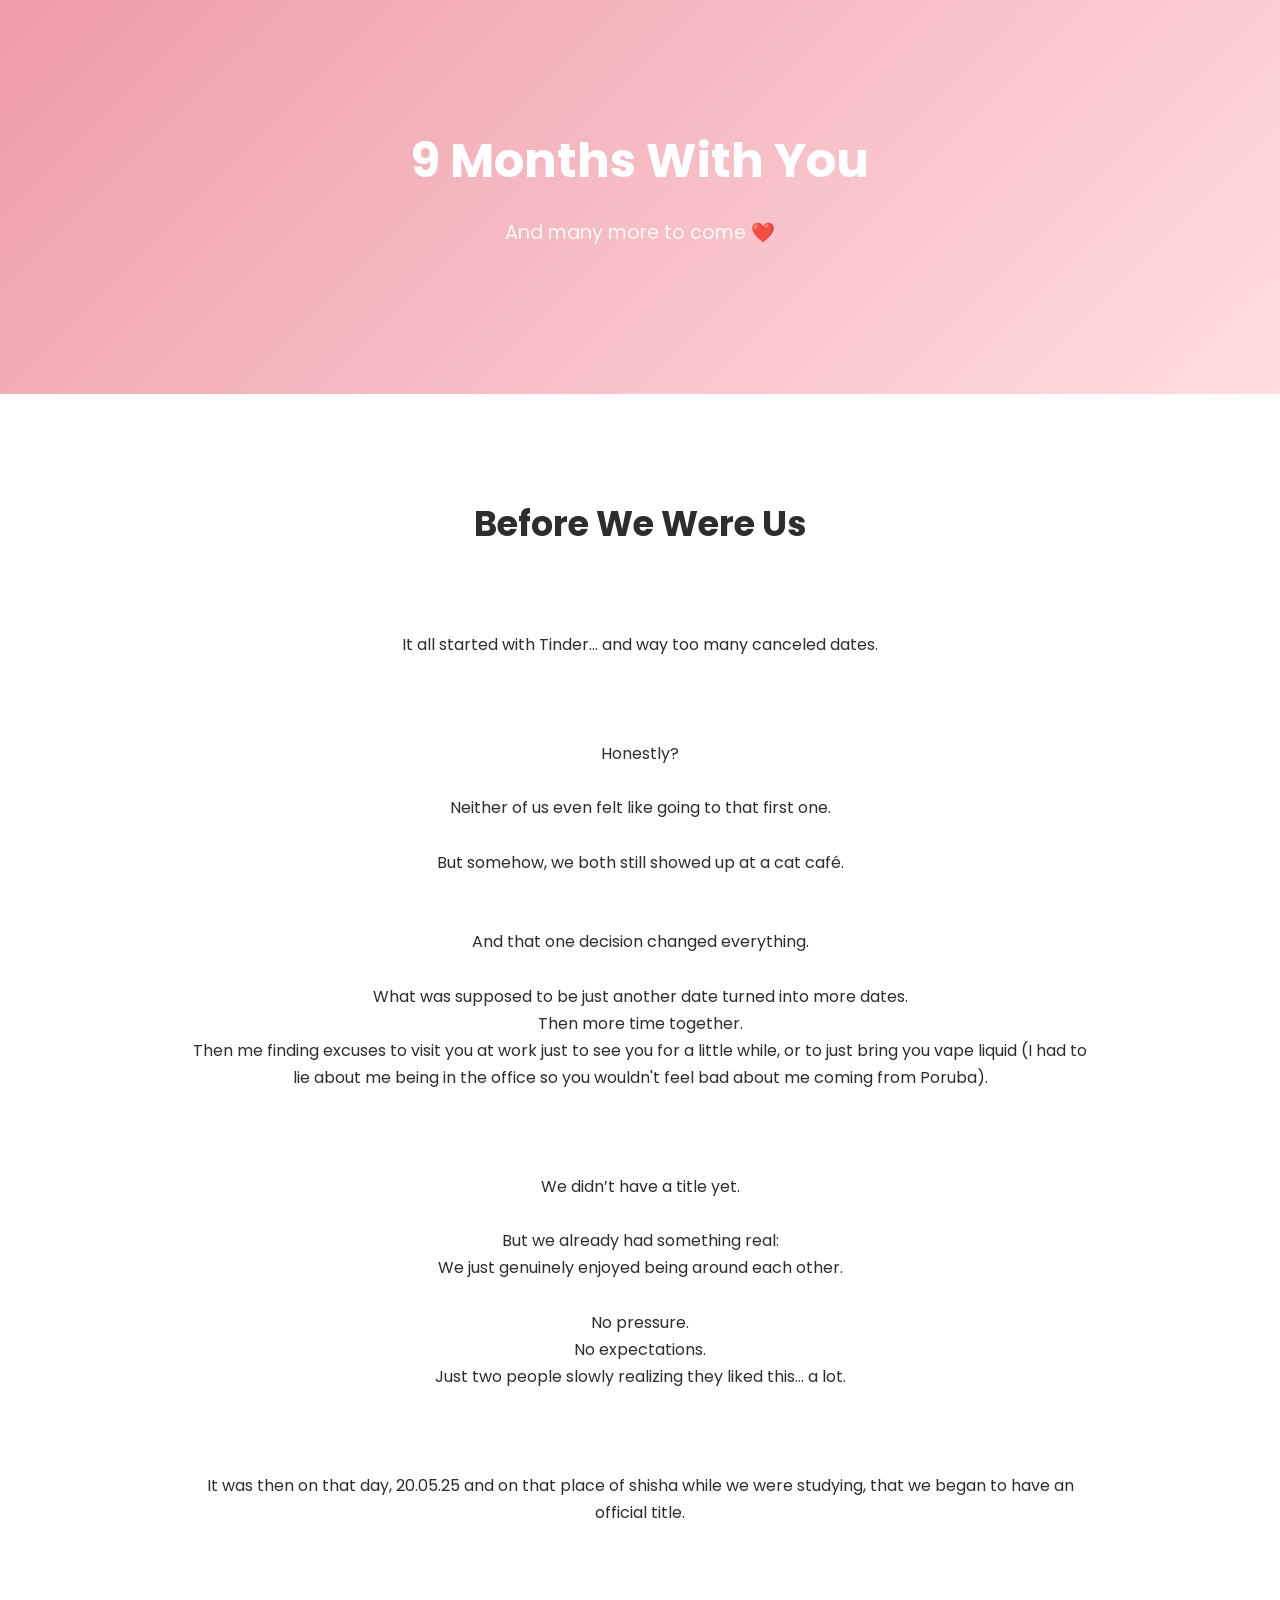
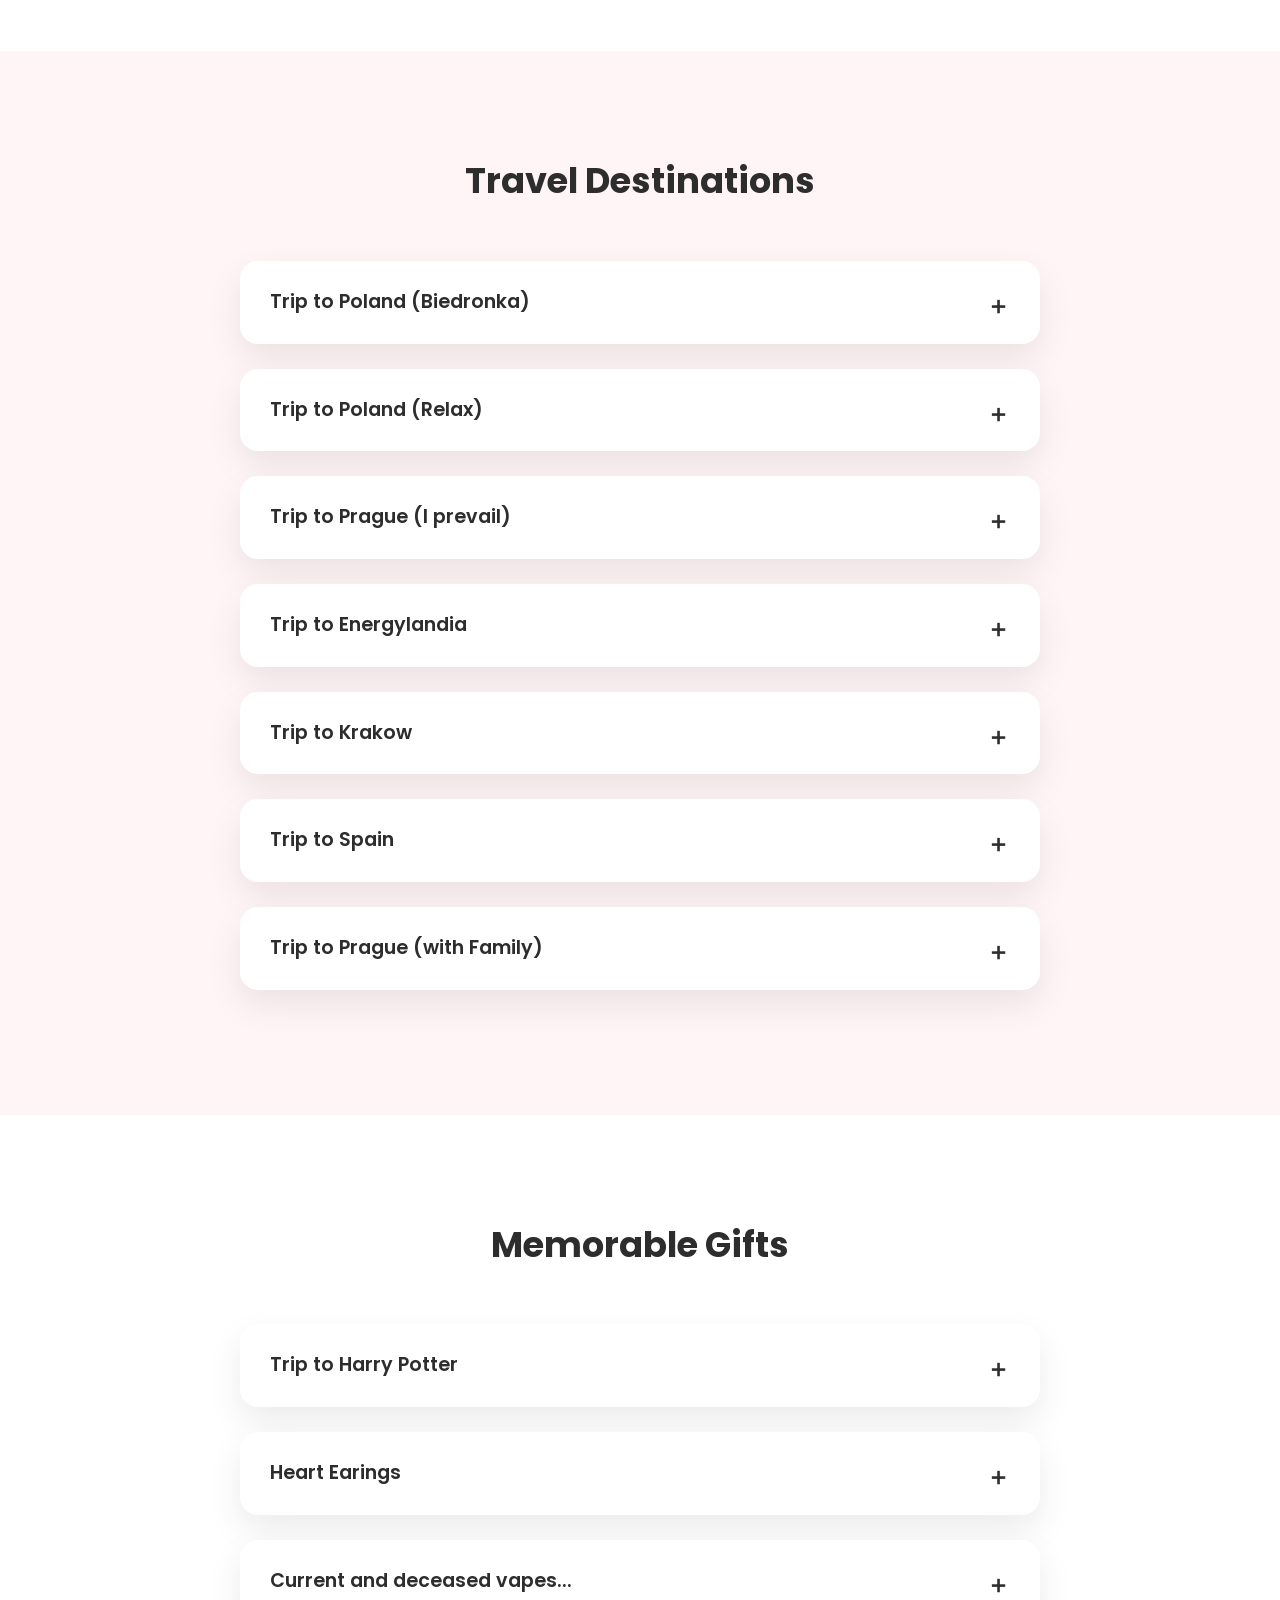
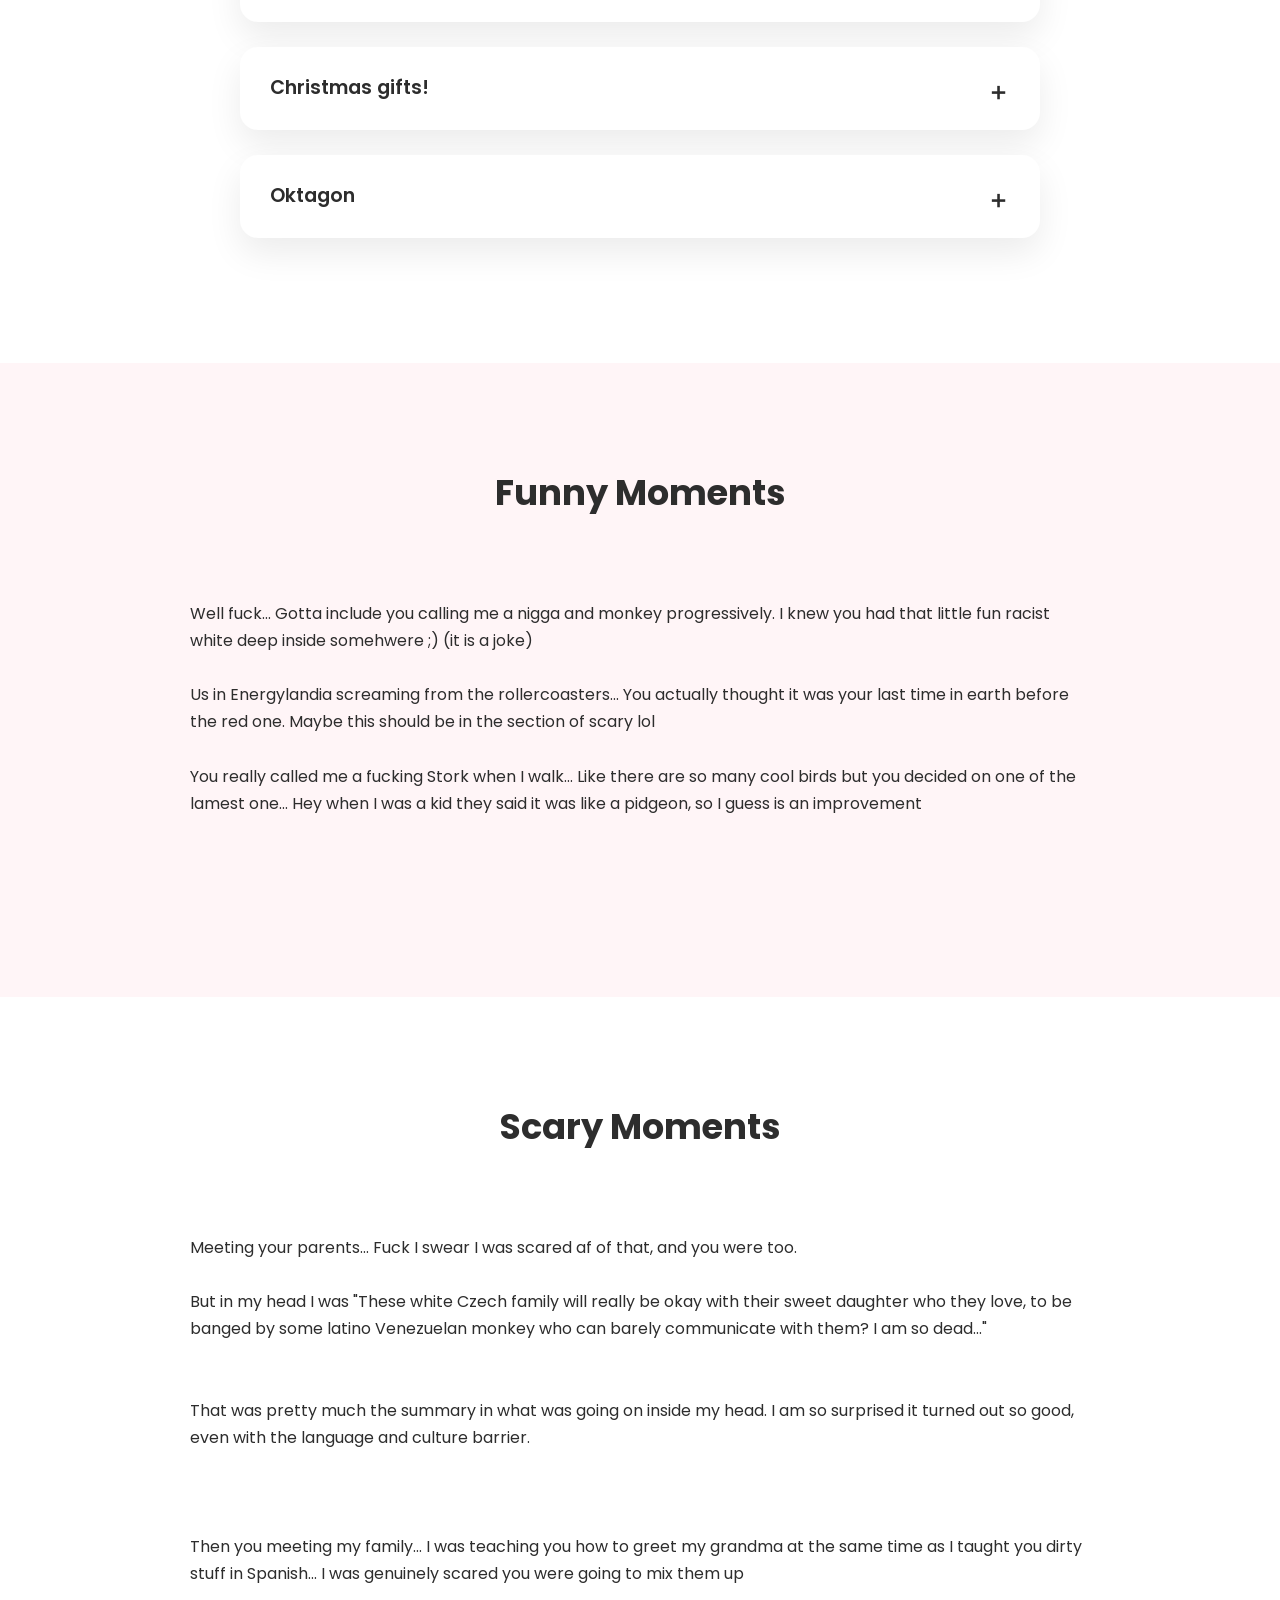
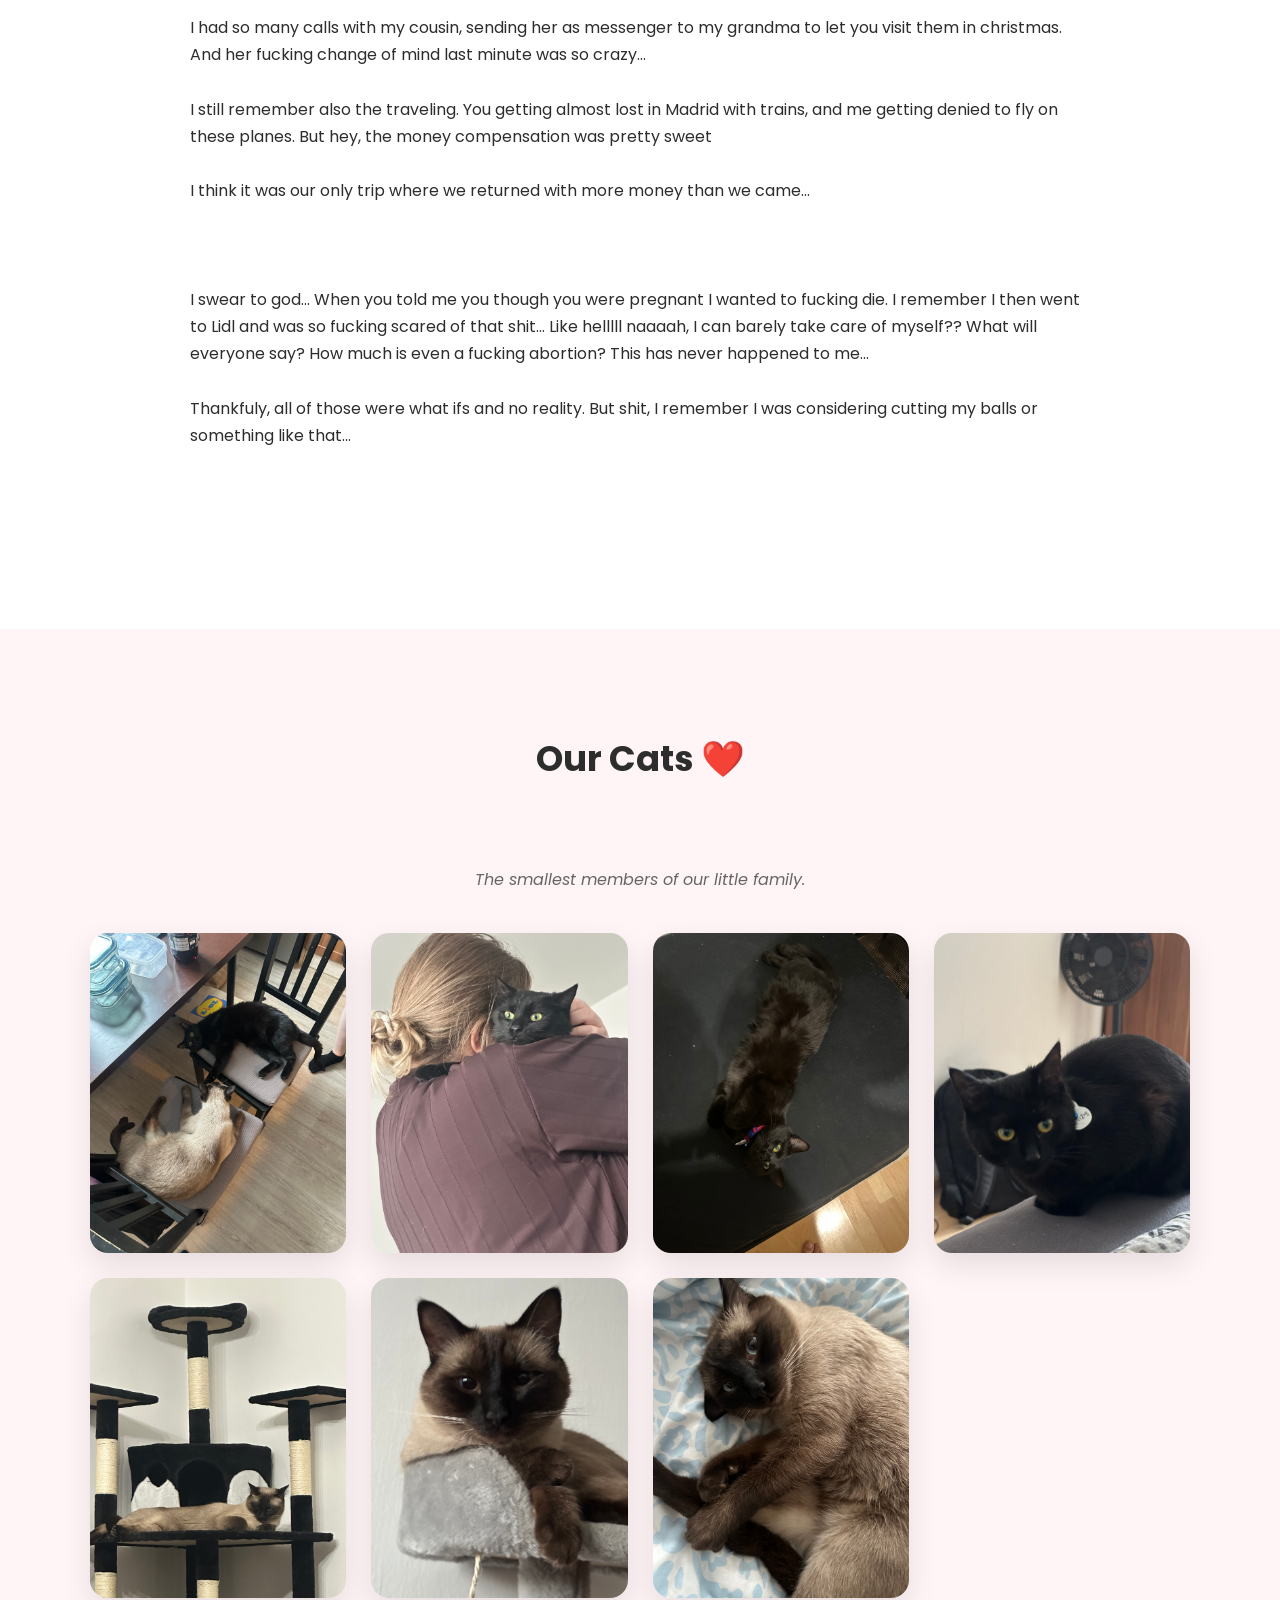
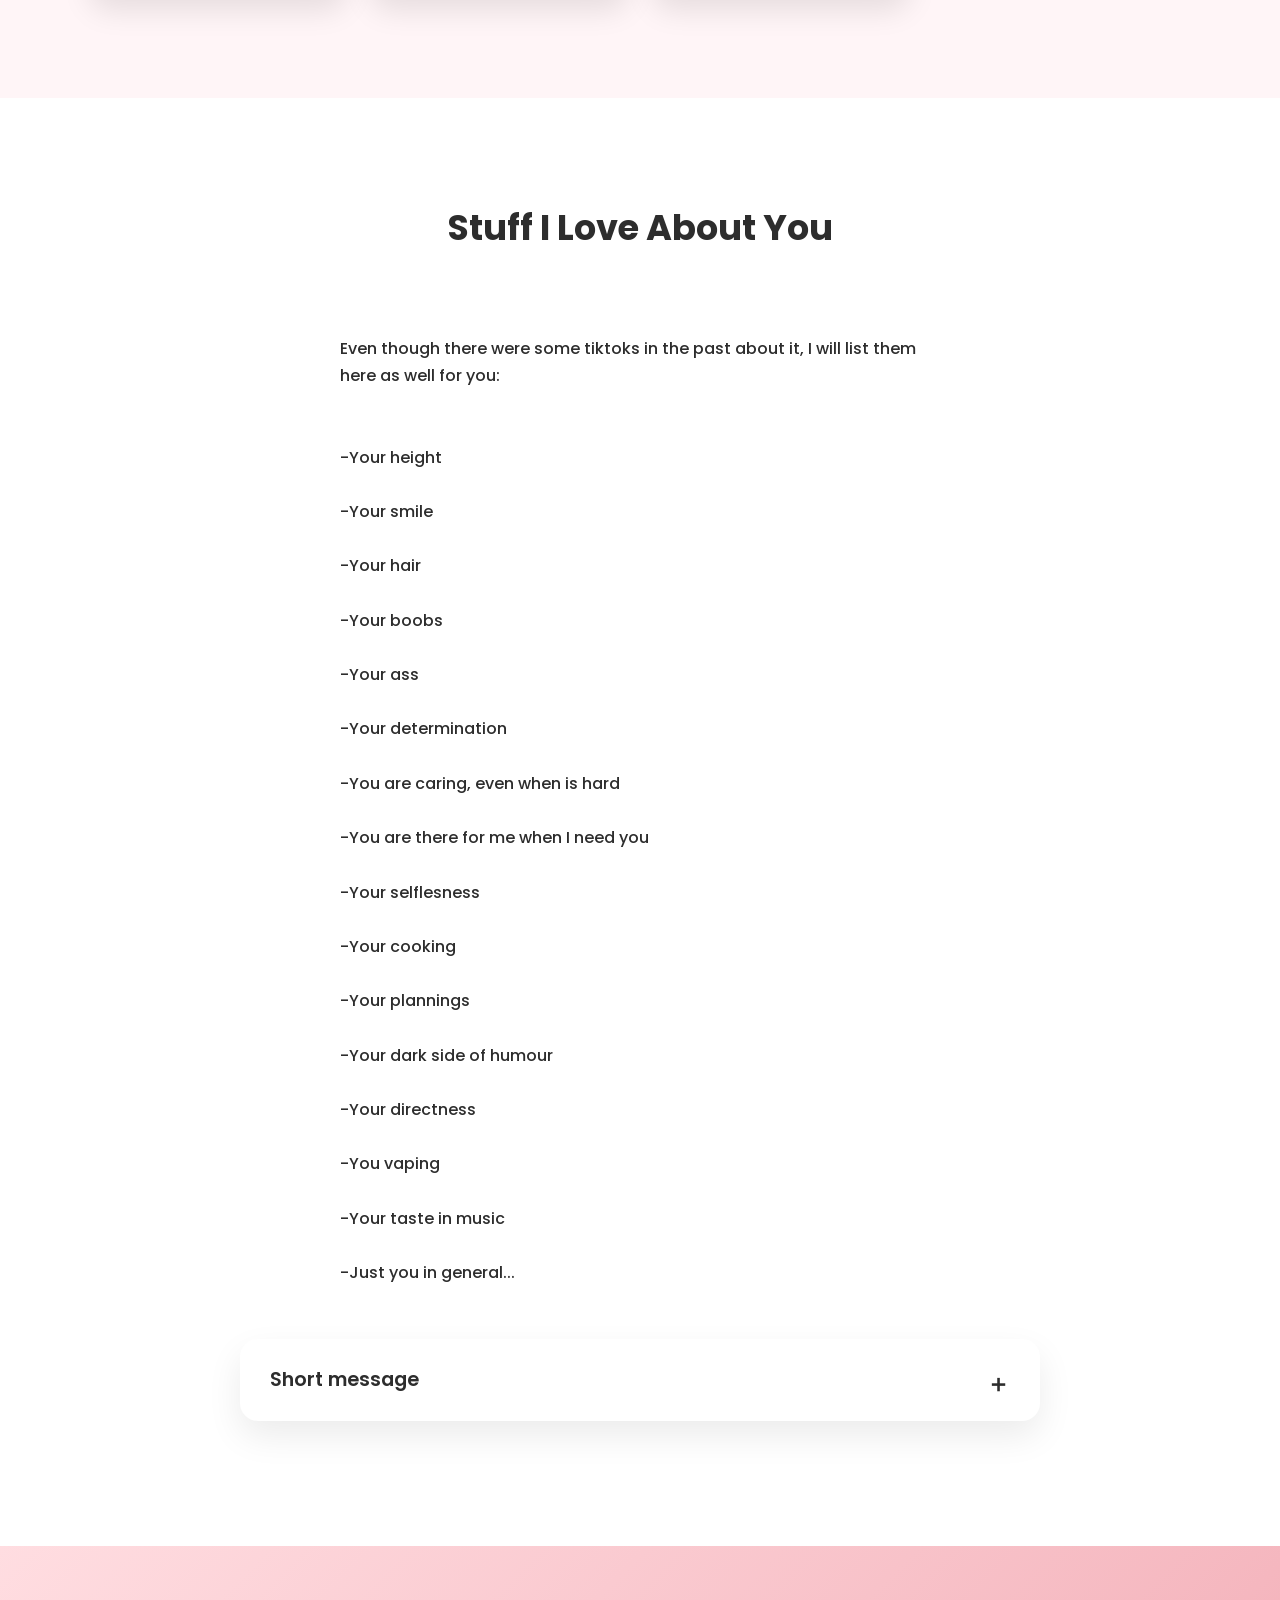
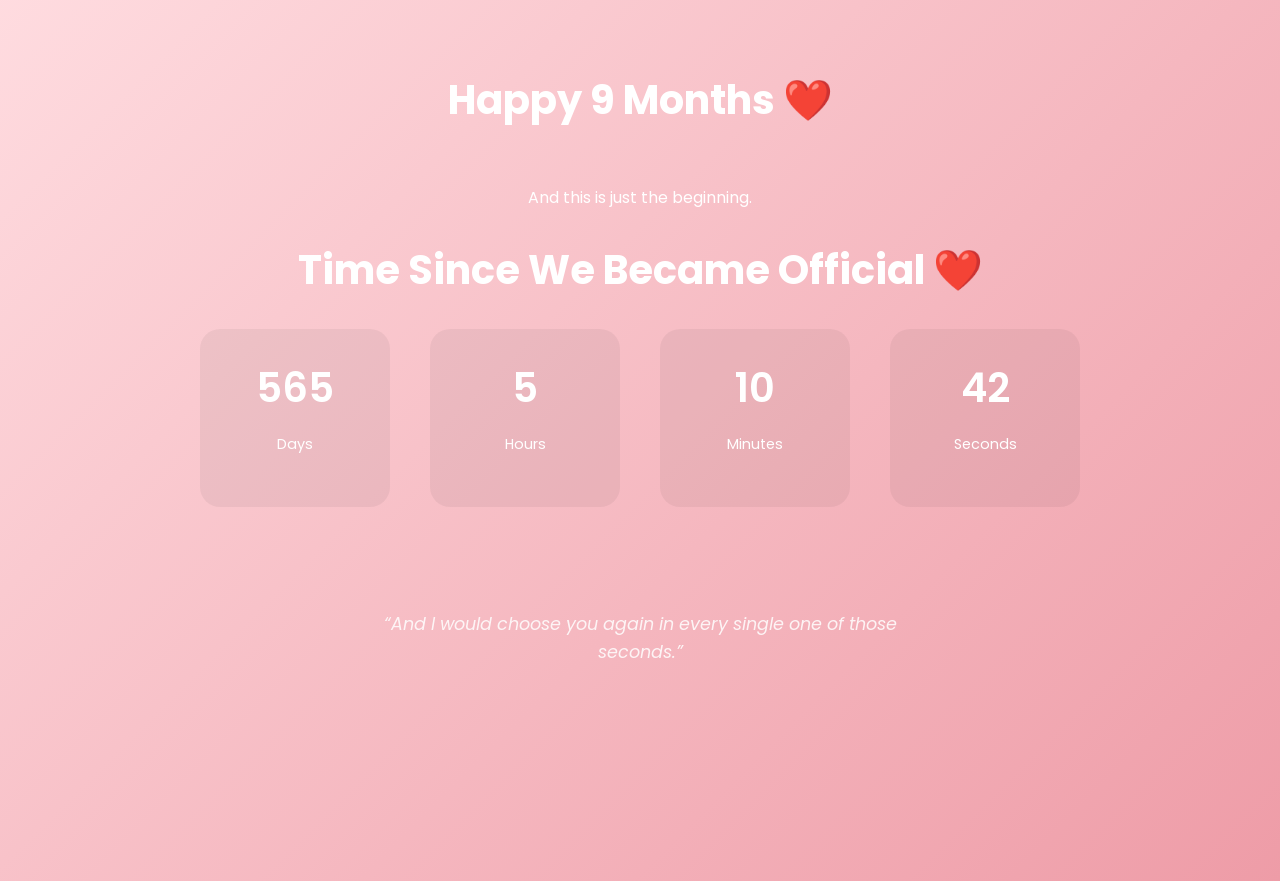
==== index.html @ 2d1f93b2 "Initial website upload" ====
<!DOCTYPE html>
<html lang="en">
<head>
    <meta charset="UTF-8">
    <meta name="viewport" content="width=device-width, initial-scale=1.0">
    <title>9 Months With My SweetMatcha ❤️</title>
    <link rel="stylesheet" href="style.css">
    <link href="https://fonts.googleapis.com/css2?family=Poppins:wght@400;600&display=swap" rel="stylesheet">
</head>
<body>
    <section class="hero">
        <h1>9 Months With You</h1>
        <p>And many more to come ❤️</p>
    </section>

    <section class="before">
    <h2>Before We Were Us</h2>
    <p>
        It all started with Tinder… and way too many canceled dates. <br><br>

Honestly?<br>
Neither of us even felt like going to that first one.

But somehow, we both still showed up at a cat café.
</p>
<p>
And that one decision changed everything.

What was supposed to be just another date turned into more dates.
Then more time together.
Then me finding excuses to visit you at work just to see you for a little while, or to just bring you vape liquid (I had to lie about me being in the office so you wouldn't feel bad about me coming from Poruba).<br><br>

We didn’t have a title yet.

But we already had something real:
We just genuinely enjoyed being around each other.

No pressure.
No expectations.
Just two people slowly realizing they liked this… a lot.<br><br>

It was then on that day, 20.05.25 and on that place of shisha while we were studying, that we began to have an official title.
    </p>
</section>


    <section class="travel">
    <h2>Travel Destinations</h2>
        <details class="card">
            <summary>Trip to Poland (Biedronka)</summary>
            <p>Our first trip, though we just went to Biedronka a park and back.
                <br><br>
                I remember you took your mom's car and just drove us to buy your Polish sauce. I was just going along cause it sounded interesting.<br>
                We were just chilling, and it was a nice memory.
            </p>
        </details>
        <details class="card">
            <summary>Trip to Poland (Relax)</summary>
            <p>
                We booked that wellness hotel for our weekend getaway.<br>
                I remember those domino's we got and since then we loved that fucking bread. We also fucked a lot, which even almost geopardised our amazing visit to the pool which I was exited about for some reason lol.<br>
                It was a nice refresher of our busy week.
            </p>
        </details>
        <details class="card">
            <summary>Trip to Prague (I prevail)</summary>
            <p>It was our first concert together! (not counting Beats for Love)<br><br>
             I enjoyed it a lot. I had the best hambuger I have ever had to this day, and we also went to that Italian restaurant where I found out that you vaping in silent was hot.<br><br>
             Of course, not to mention the I Prevail concert, which I fucking enjoyed a lot not only because of the band and music, but because you were there with me.
            </p>
        </details>
        <details class="card">
            <summary>Trip to Energylandia</summary>
            <p>I was scared as fuck.<br><br>
                I remember we were supposed to go after our wellness trip from Poland, but we couldn't cause of wheater. Part of me was sad, and some part was relieved.<br><br>
                We ended up going with your sister and well, you know how that ended. Me screaming a lot and you getting some of the worse pictures of me.<br>
                But at the end I got used to the adrenaline and was riding everything without a second thought. And I began loving all rollercoasters since then.
            </p>
        </details>
        <details class="card">
            <summary>Trip to Krakow</summary>
            <p>Our christmasy trip!<br><br>
                Not counting the shitty af bed we had...<br><br>
                I loved it, yeah I had a little mental breakdown with how crowded that christmas market was, but hey, who doesn't. I felt like in India there<br><br>
                We got considerably drunk on that shot bar, that we even returned fucking walking to the aribnb... Like wtf we would not be doing that sober.<br>
                I also remember that you called me nigga for the first time... Thats was special and I felt love from that sweet word coming out of your mouth<br>
                And of course... The fucking plushie machine. I got traumas from that, but I got you your plushie in the end so everything is good :D
            </p>
        </details>
        <details class="card">
            <summary>Trip to Spain</summary>
            <p>
                You meeting my family for the first time... Yeah I know it was stressful<br><br>
                But they loved you in the end, and you loved them as well even with all the weird shit they got.<br>
                We walked around, even though you wanted to kill me for not showing you better places. But then my cousin saved my ass (I wanted to build her a statue during that walk she gave us)<br>
                And we also watched some fireworks... Kinda. But we definitely heard them<br>
                You also cooked, and they cooked for you, and you enjoyed that pan de jamon<br><br>
                But overall, you met them and they met you. And we had a good time.

            </p>
        </details>
        <details class="card">
            <summary>Trip to Prague (with Family)</summary>
            <p>
                Well, this is our last trip so far. What to say about it?<br><br>
                It involved a lot of walking for sure, and sometimes us fighting for some time alone.<br>
                But we enjoyed it too, you ate the proper Venezuelan food, and even got wet from hearing me speak. Thats a total win in my book.<br>
                I remember I wanted to kill your dad for the first time for barely showing up to the concert. It had you sad and I was trying to talk to you to look at the positive side. Thanks god he came in the end cause I wasn't sure for how long the talking was going to work...<br>
                We also met some randoms, got a place where to stay in Tenerife (still depends on how drunk that guy was), and a nice visit to the planetarium... I am sure you got some good memories from there... (pls dont kill me)<br>
                Overall, a lot of walking. And a lot of alcohol at the end. And I also had another crashout for not getting you a plushie again lol
            </p>
        </details>
    </section>

    <section class="gifts">
    <h2>Memorable Gifts</h2>
        <details class="card">
        <summary>Trip to Harry Potter</summary>
        <p>Got cancelled... But it was a sweet thought</p>
        </details>
        <details class="card">
        <summary>Heart Earings</summary>
        <p>You still wear them to this day! Nothing could make me happier!</p>
        </details>
        <details class="card">
        <summary>Current and deceased vapes...</summary>
        <p>You were always sad you lost them, and I was happy cause I get to buy you a new one hahaha.</p>
        </details>
        <details class="card">
        <summary>Christmas gifts!</summary>
        <p>I am NOT writing one section for each of those... But fuck, I felt like it was a competition of gifts between us haha. They were all lovely, especially that shirt you made<br>
        I remember you spent hours and hours making that shirt.
        </p>
        </details>
        <details class="card">
        <summary>Oktagon</summary>
        <p>I never doubted my Brazilean monkey!</p>
        </details>
        
    </section>

    <section class="funny">
    <h2>Funny Moments</h2>
        <p>
            Well fuck... Gotta include you calling me a nigga and monkey progressively. I knew you had that little fun racist white deep inside somehwere ;) (it is a joke)<br>
            Us in Energylandia screaming from the rollercoasters... You actually thought it was your last time in earth before the red one. Maybe this should be in the section of scary lol<br>
            You really called me a fucking Stork when I walk... Like there are so many cool birds but you decided on one of the lamest one... Hey when I was a kid they said it was like a pidgeon, so I guess is an improvement<br>
            
        </p>
    </section>

    <section class="scary">
    <h2>Scary Moments</h2>
    <p>
        Meeting your parents... Fuck I swear I was scared af of that, and you were too.<br>
        But in my head I was "These white Czech family will really be okay with their sweet daughter who they love, to be banged by some latino Venezuelan monkey who can barely communicate with them? I am so dead..."<br><br>
        That was pretty much the summary in what was going on inside my head. I am so surprised it turned out so good, even with the language and culture barrier.<br><br>

        Then you meeting my family... I was teaching you how to greet my grandma at the same time as I taught you dirty stuff in Spanish... I was genuinely scared you were going to mix them up<br>
        I had so many calls with my cousin, sending her as messenger to my grandma to let you visit them in christmas. And her fucking change of mind last minute was so crazy...<br>
        I still remember also the traveling. You getting almost lost in Madrid with trains, and me getting denied to fly on these planes. But hey, the money compensation was pretty sweet<br>
        I think it was our only trip where we returned with more money than we came...<br><br>

        I swear to god... When you told me you though you were pregnant I wanted to fucking die. I remember I then went to Lidl and was so fucking scared of that shit... Like helllll naaaah, I can barely take care of myself?? What will everyone say? How much is even a fucking abortion? This has never happened to me...<br>
        Thankfuly, all of those were what ifs and no reality. But shit, I remember I was considering cutting my balls or something like that...<br><br>
    </p>
    </section>

    <section class="cats">
    <h2>Our Cats ❤️</h2>
    <p class="cats-intro">
        The smallest members of our little family.
    </p>

    <div class="gallery">

        <img src="images/together.jpeg" alt="Both cats together">
        
        <img src="images/bp1.jpeg" alt="Black pussy 1">
        <img src="images/bp2.jpeg" alt="Black pussy 2">
        <img src="images/bp3.jpeg" alt="Black pussy 3">

        <img src="images/chest1.jpeg" alt="Chesty 1">
        <img src="images/chest2.jpeg" alt="Chesty 2">
        <img src="images/chest3.jpeg" alt="Chesty 3">

    </div>
</section>

<!-- Modal for enlarged image -->
<div id="imageModal" class="modal">
    <span class="close">&times;</span>
    <img class="modal-content" id="modalImg">
</div>

    <section class="love">
    <h2>Stuff I Love About You</h2>
    <p>
        Even though there were some tiktoks in the past about it, I will list them here as well for you:<br><br>
        -Your height<br>
        -Your smile<br>
        -Your hair<br>
        -Your boobs<br>
        -Your ass<br>
        -Your determination<br>
        -You are caring, even when is hard<br>
        -You are there for me when I need you<br>
        -Your selflesness<br>
        -Your cooking<br>
        -Your plannings<br>
        -Your dark side of humour<br>
        -Your directness<br>
        -You vaping<br>
        -Your taste in music<br>
        -Just you in general...<br>
    </p>
        <details class="card">
            <summary>Short message</summary>
            <p>I hope you like this present<br><br>
                I wanted to make something with no cost, cause you would feel bad I spent money. Not physical impractical, cause you got plenty. And Something special and not generic.<br>
                Thats why I decided to make this page, for our moments together and a small re-cap of what has happened so far. It took me a while to think of the idea and some time to make it<br>
                I really hope that you like it, as much as I liked making it for you.
            </p>
        </details>
    </section>
    <section class="ending">
    <h2>Happy 9 Months ❤️</h2>
    <p>And this is just the beginning.</p>
        <div class="relationship-timer-wrapper">
        <h2>Time Since We Became Official ❤️</h2>

        <div id="relationship-timer">
            <div class="time-box">
                <span id="days">0</span>
                <p>Days</p>
            </div>
            <div class="time-box">
                <span id="hours">0</span>
                <p>Hours</p>
            </div>
            <div class="time-box">
                <span id="minutes">0</span>
                <p>Minutes</p>
            </div>
            <div class="time-box">
                <span id="seconds">0</span>
                <p>Seconds</p>
            </div>
            <p class="timer-message">
                “And I would choose you again in every single one of those seconds.”
            </p>
        </div>
    </div>
    </section>

    <script src="script.js"></script>
</body>
</html>
---- style.css ----
/* ===== GLOBAL ===== */

body {
    margin: 0;
    font-family: 'Poppins', sans-serif;
    background: #fff5f7;
    color: #2d2d2d;
    line-height: 1.7;
}

section {
    padding: 100px 20px;
}

h1, h2, h3 {
    margin-top: 0;
}

h2 {
    text-align: center;
    font-size: 2.2rem;
    margin-bottom: 50px;
}

p {
    max-width: 900px;
    margin: 0 auto 25px auto;
    white-space: pre-line;
}

/* ===== HERO ===== */

.hero {
    background: linear-gradient(135deg, #ee9ca7, #ffdde1);
    color: white;
    text-align: center;
    padding: 120px 20px;
}

.hero h1 {
    font-size: 3rem;
    margin-bottom: 15px;
}

.hero p {
    font-size: 1.2rem;
    opacity: 0.9;
}

/* ===== ALTERNATING SECTION BACKGROUNDS ===== */

section:nth-of-type(even) {
    background: white;
}

/* ===== CARDS ===== */

.card {
    background: white;
    padding: 0;
    margin: 25px auto;
    max-width: 800px;
    border-radius: 18px;
    box-shadow: 0 15px 35px rgba(0, 0, 0, 0.08);
    overflow: hidden;
    transition: all 0.3s ease;
}

/* Remove ugly default arrow */
.card summary {
    list-style: none;
}

/* Hide default triangle in some browsers */
.card summary::-webkit-details-marker {
    display: none;
}

.card summary {
    padding: 25px 30px;
    font-size: 1.2rem;
    font-weight: 600;
    cursor: pointer;
    position: relative;
}

/* Add custom arrow */
.card summary::after {
    content: "＋";
    position: absolute;
    right: 30px;
    font-size: 1.5rem;
    transition: transform 0.3s ease;
}

/* Rotate arrow when open */
.card[open] summary::after {
    content: "−";
}

.card p {
    padding: 0 30px 30px 30px;
    margin: 0;
}

.card[open] {
    box-shadow: 0 25px 50px rgba(0, 0, 0, 0.15);
}

/* ===== BEFORE SECTION ===== */

.before p {
    text-align: center;
}

/* ===== GALLERY ===== */

.cats {
    text-align: center;
}

.cats-intro {
    margin-bottom: 40px;
    font-style: italic;
    color: #666;
}

.gallery {
    display: grid;
    grid-template-columns: repeat(auto-fit, minmax(250px, 1fr));
    gap: 25px;
    max-width: 1100px;
    margin: auto;
}

.gallery img {
    width: 100%;
    height: 320px;
    object-fit: cover;
    border-radius: 18px;
    cursor: pointer;
    transition: transform 0.4s ease, box-shadow 0.4s ease;
    box-shadow: 0 12px 30px rgba(0,0,0,0.1);
}

.gallery img:hover {
    transform: scale(1.06);
    box-shadow: 0 25px 45px rgba(0,0,0,0.2);
}

/* ===== MODAL ===== */

.modal {
    display: none;
    position: fixed;
    z-index: 999;
    padding-top: 60px;
    left: 0;
    top: 0;
    width: 100%;
    height: 100%;
    background-color: rgba(0,0,0,0.85);
}

.modal-content {
    display: block;
    margin: auto;
    max-width: 85%;
    max-height: 85%;
    border-radius: 15px;
}

.close {
    position: absolute;
    top: 30px;
    right: 50px;
    color: white;
    font-size: 40px;
    cursor: pointer;
}

/* ===== LOVE SECTION BULLET STYLE ===== */

.love p {
    max-width: 600px;
    text-align: left;
    font-weight: 500;
}

/* ===== Timer shit =====*/
.relationship-timer-wrapper {
    text-align: center;
    padding: 40px 20px 70px 20px; /* reduced from 80 / 120 */
    margin-top: -40px; /* pulls it slightly closer to the pink hero */
}

.relationship-timer-wrapper h2 {
    margin-bottom: 25px; 
    font-size: 1.8rem;
}

#relationship-timer {
    display: flex;
    justify-content: center;
    gap: 40px;
    flex-wrap: wrap;
}

.time-box {
    background: rgba(0,0,0,0.05);
    padding: 25px 35px;
    border-radius: 20px;
    min-width: 120px;
}

.time-box span {
    font-size: 2.5rem;
    font-weight: 600;
    display: block;
}

.time-box p {
    margin-top: 10px;
    font-size: 0.9rem;
}

/* ===== ENDING ===== */

.ending {
    text-align: center;
    background: linear-gradient(135deg, #ffdde1, #ee9ca7);
    color: white;
    padding: 120px 20px;
}

.ending h2 {
    font-size: 2.5rem;
}

.timer-message {
    margin-top: 35px;
    font-style: italic;
    font-size: 1.1rem;
    max-width: 600px;
    margin-left: auto;
    margin-right: auto;
    line-height: 1.6;
    opacity: 0.85;
}
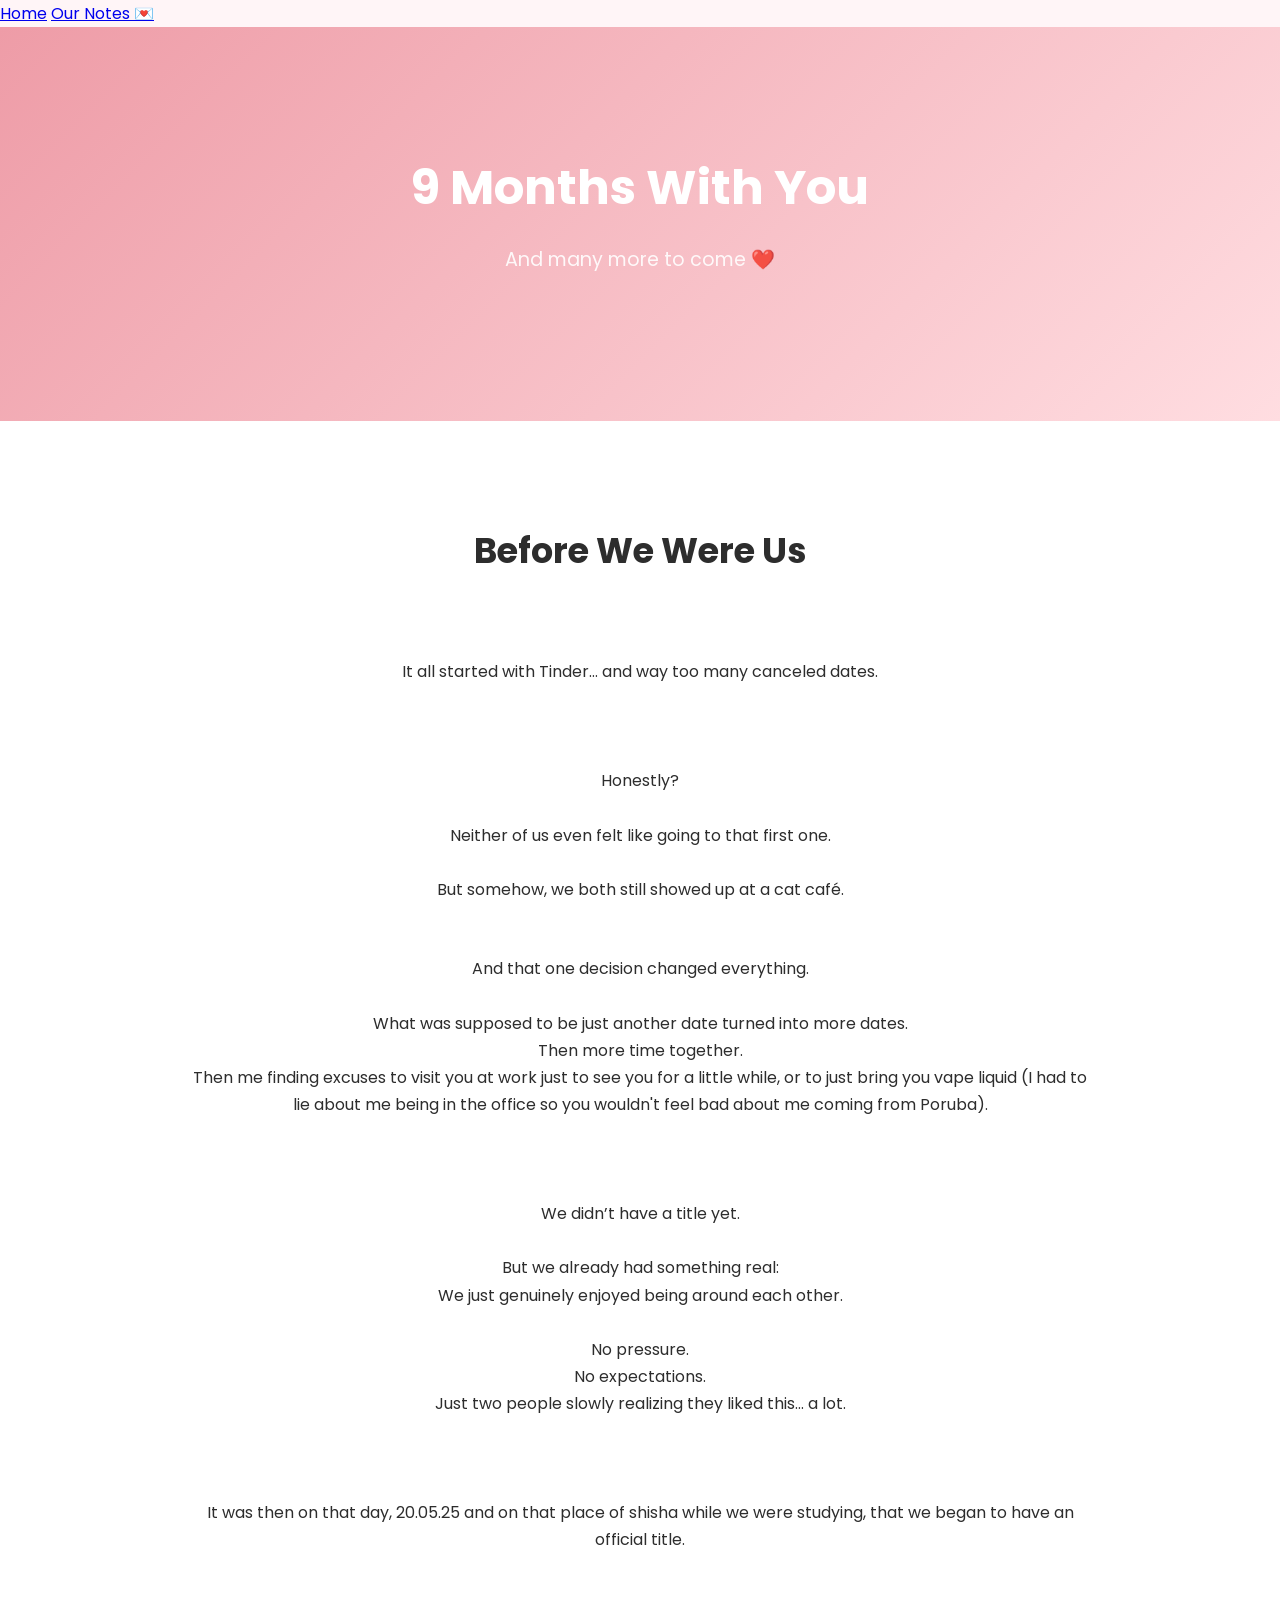
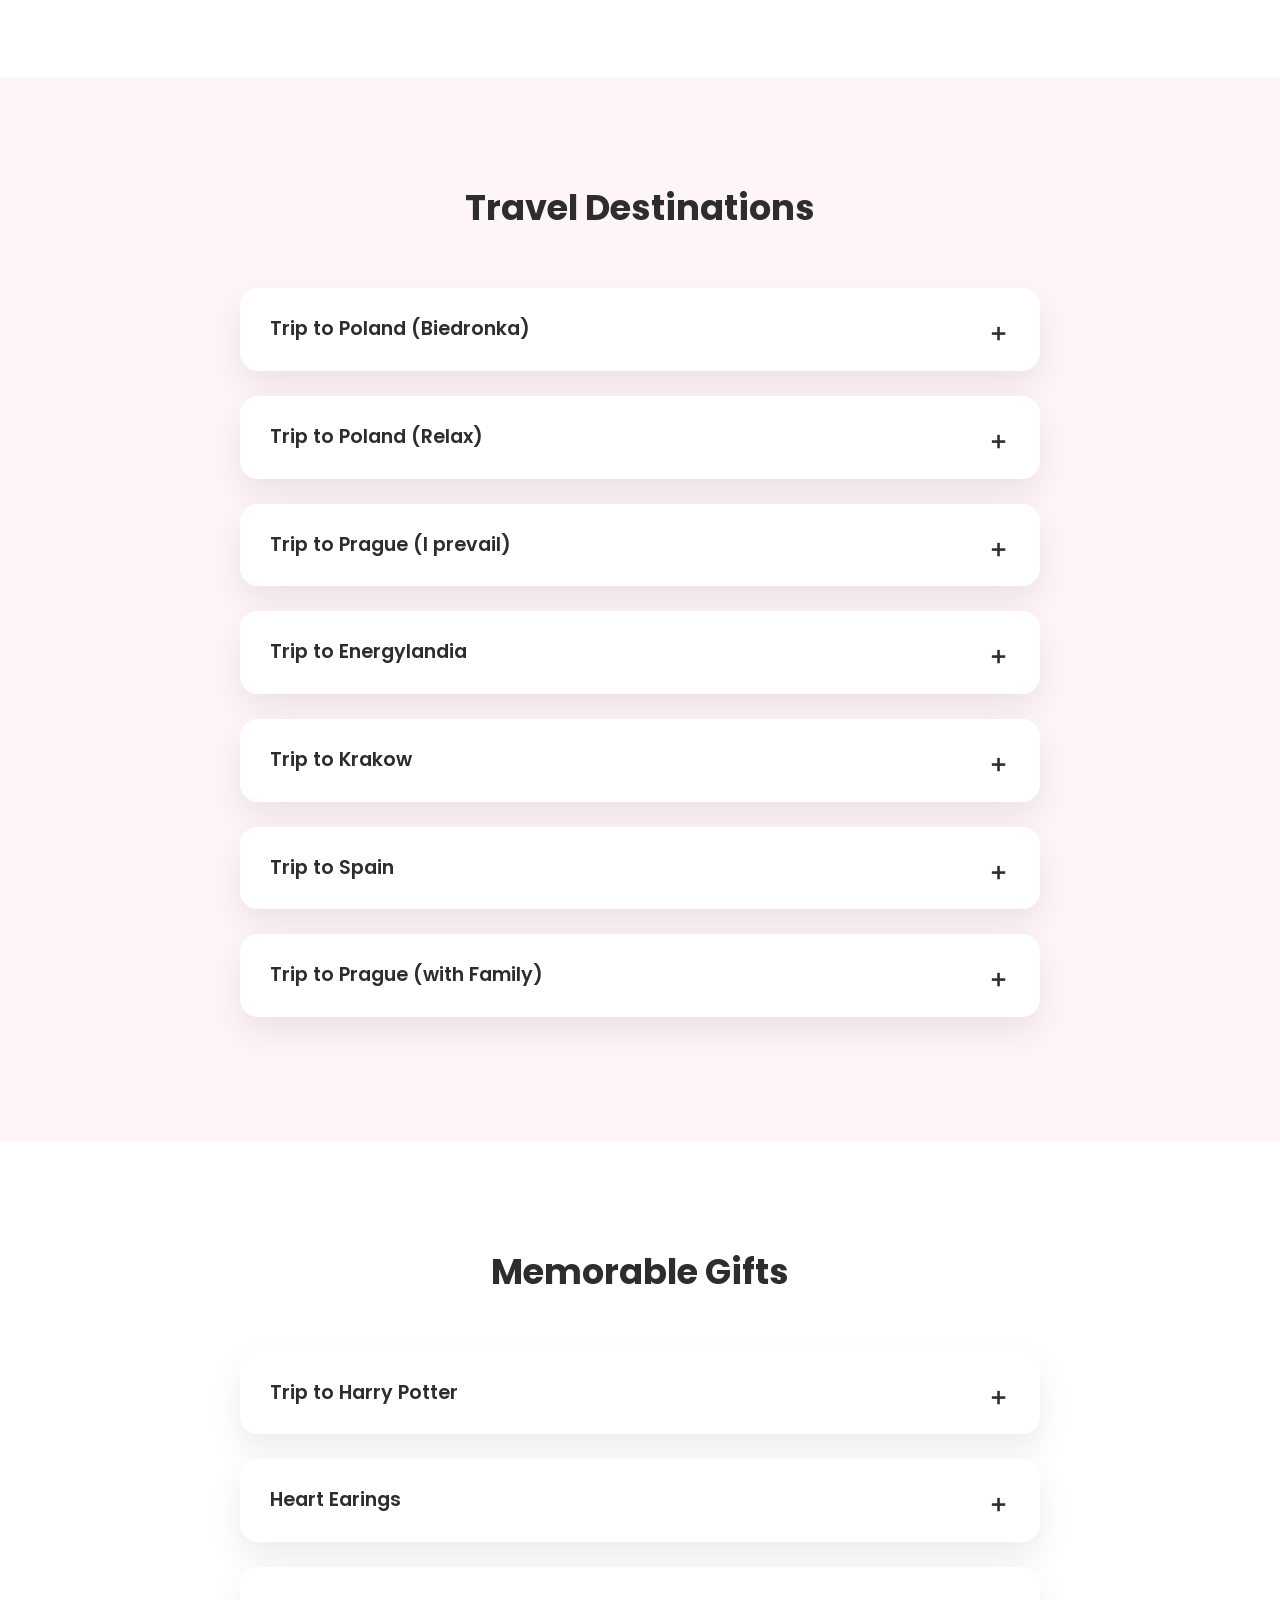
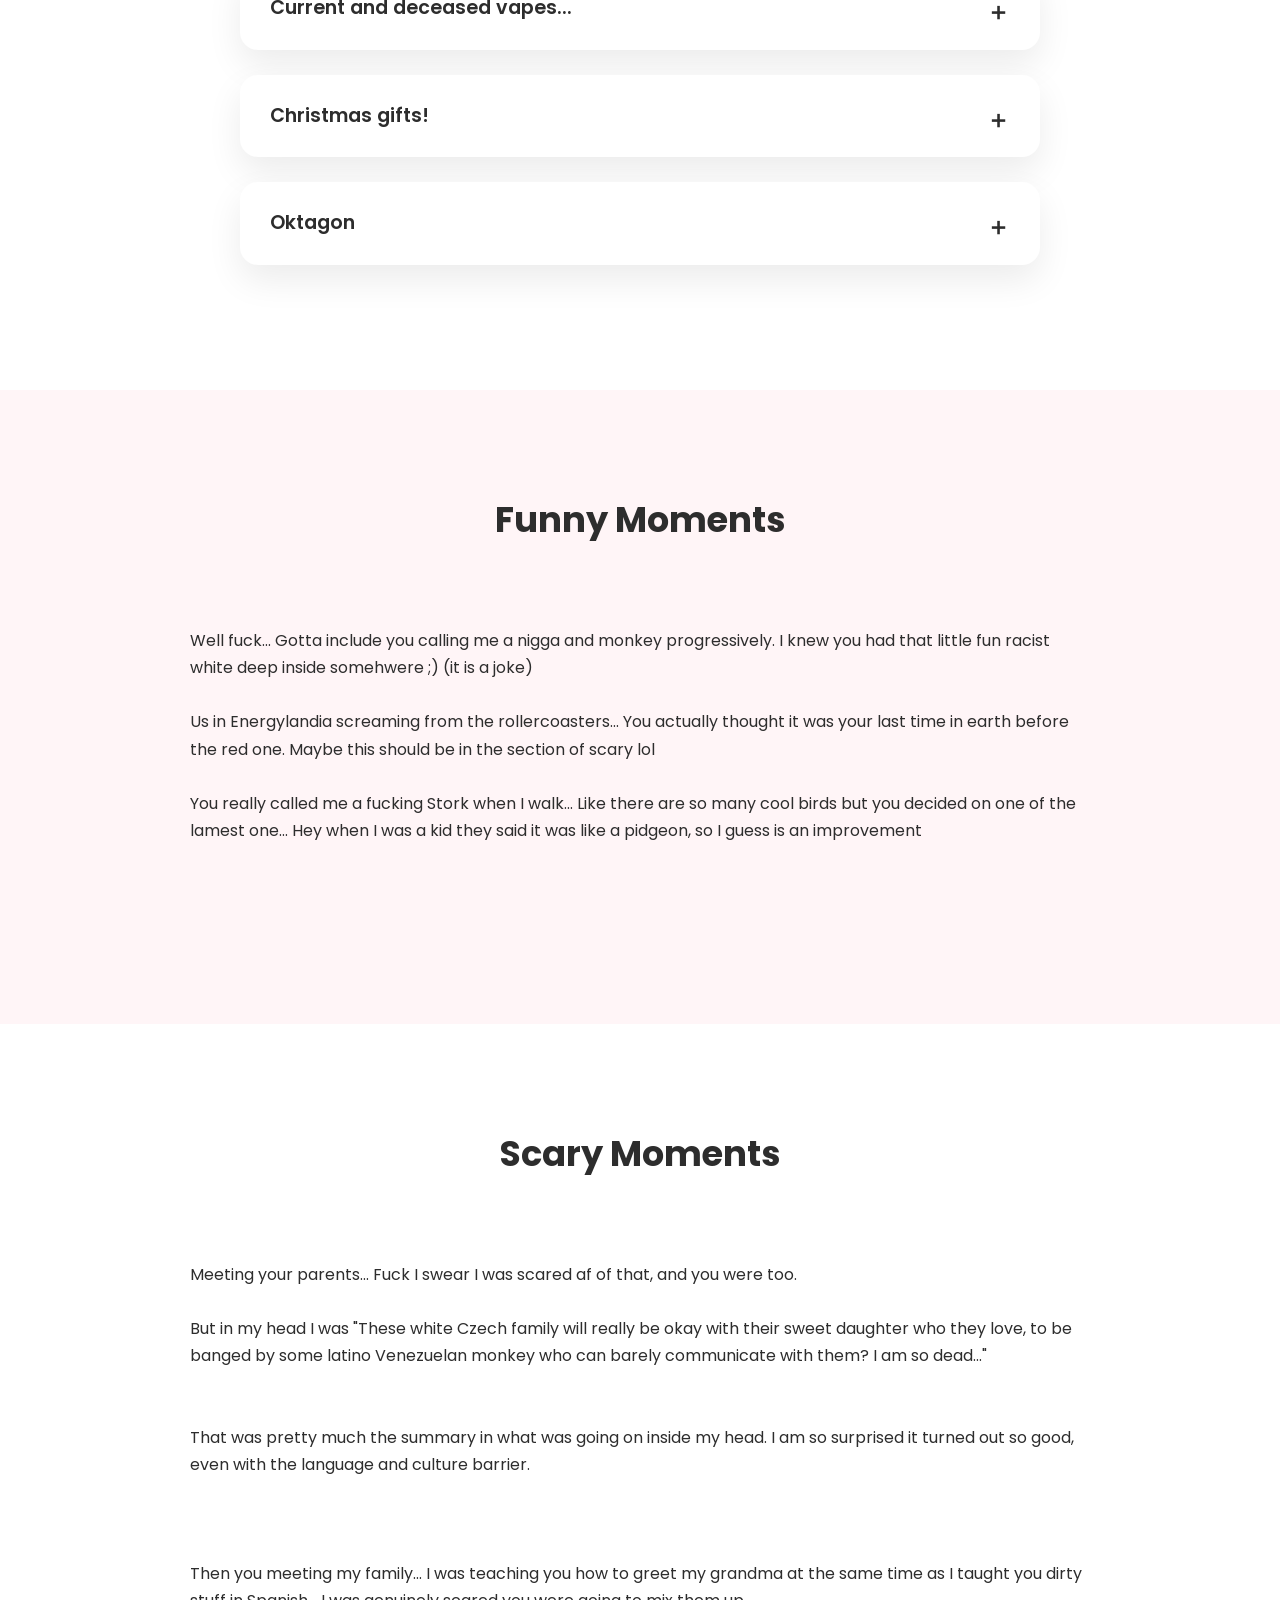
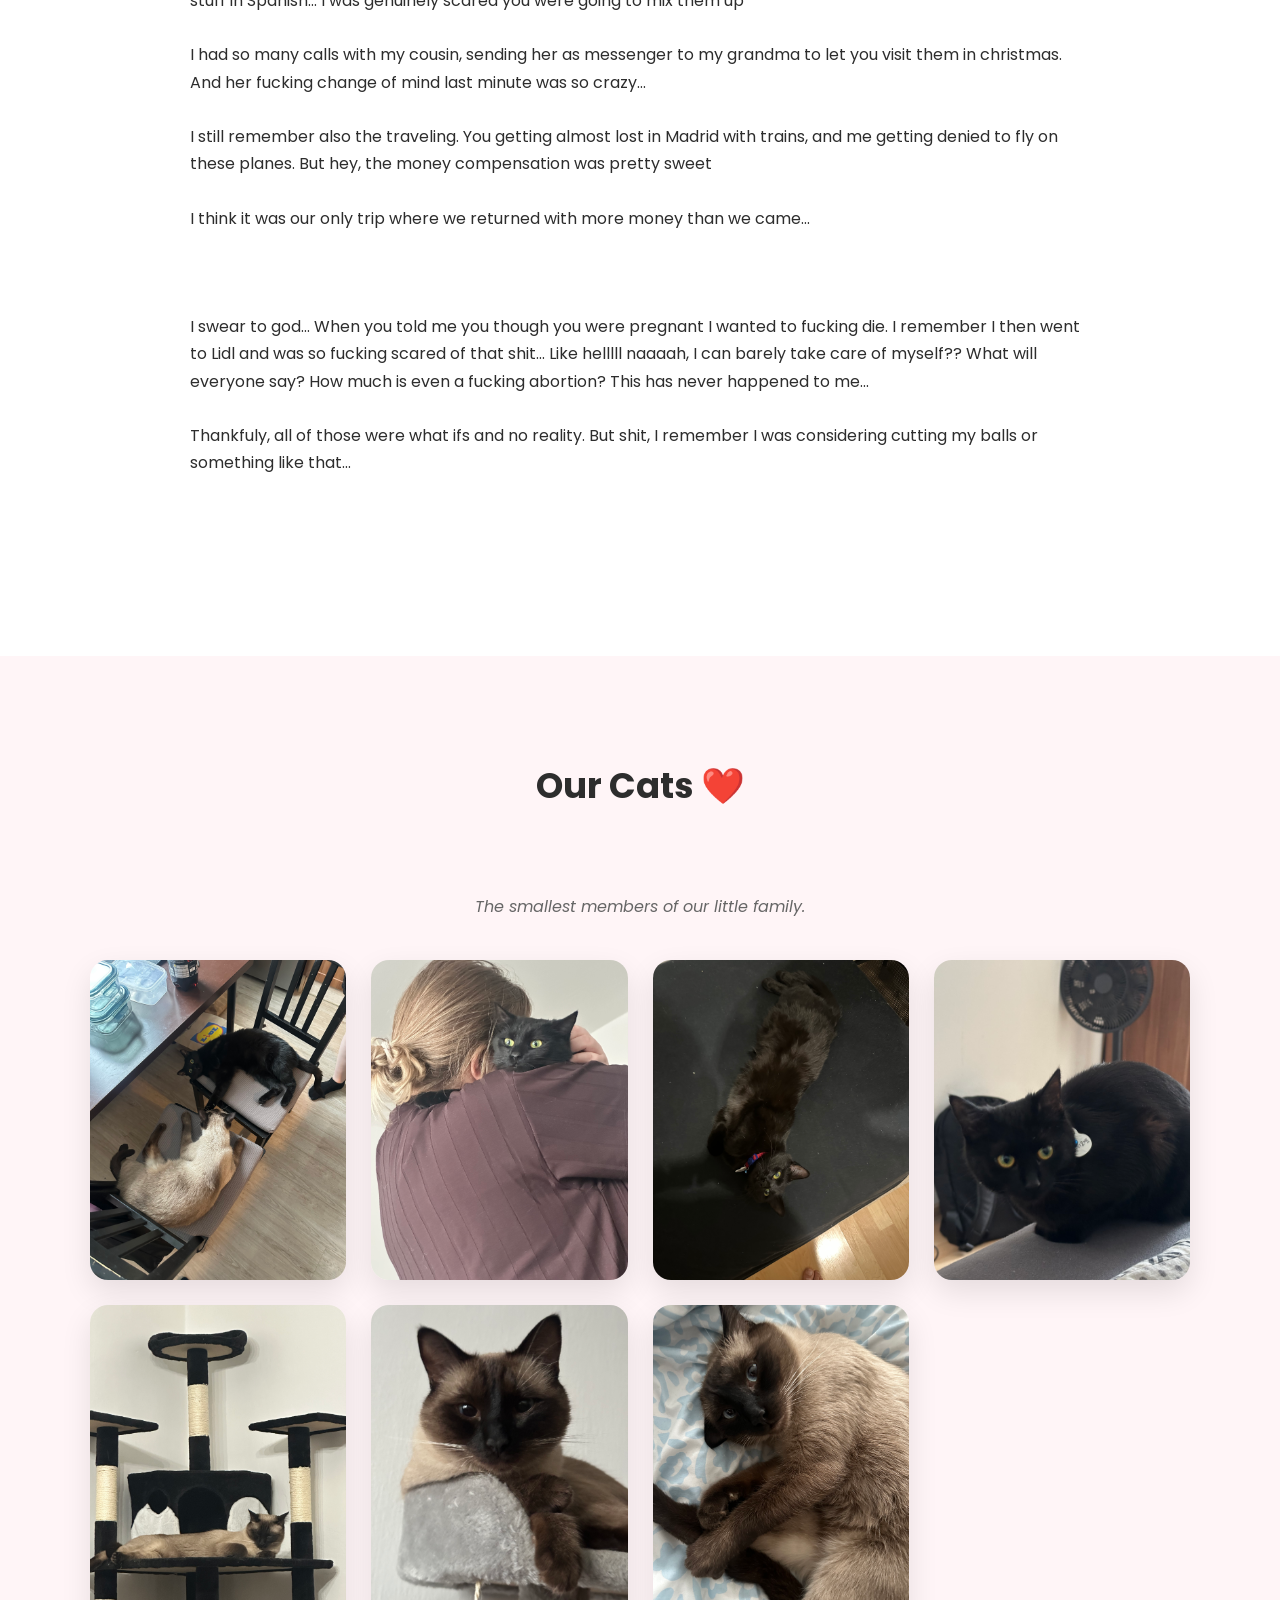
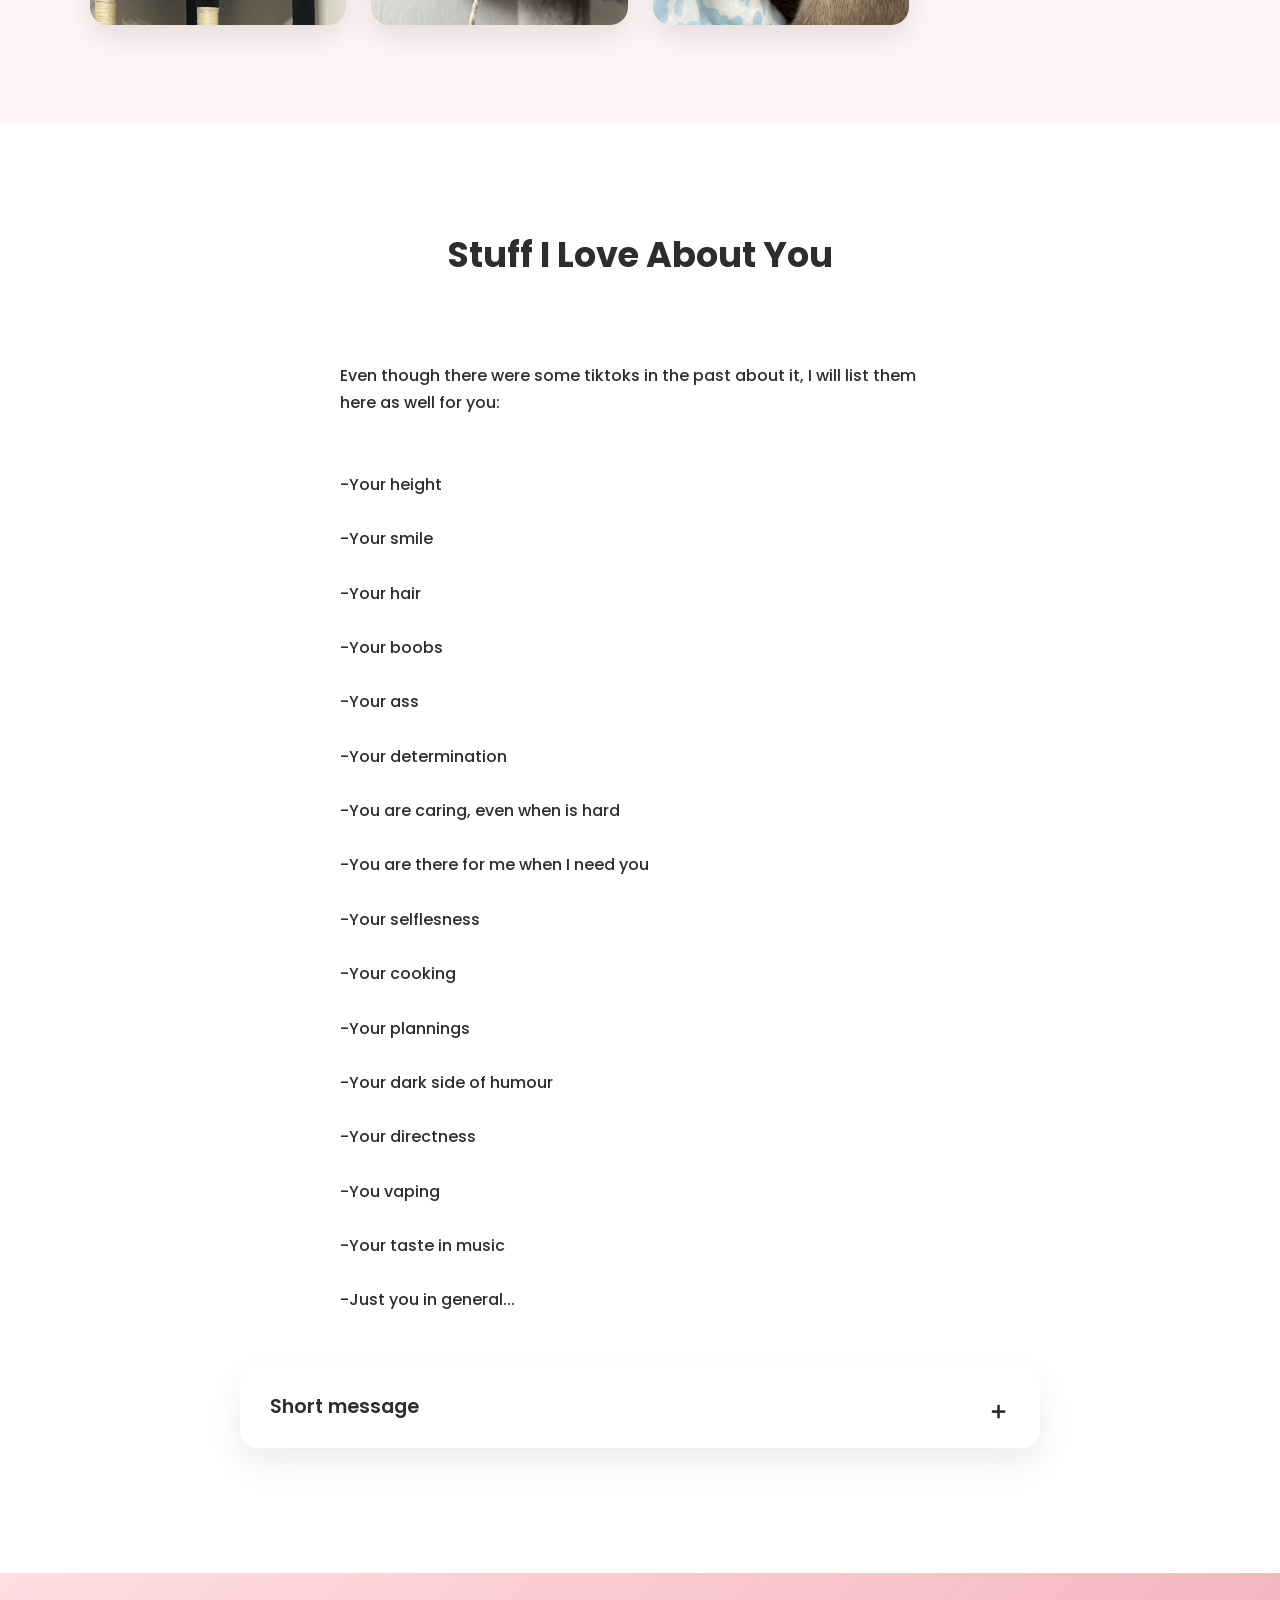
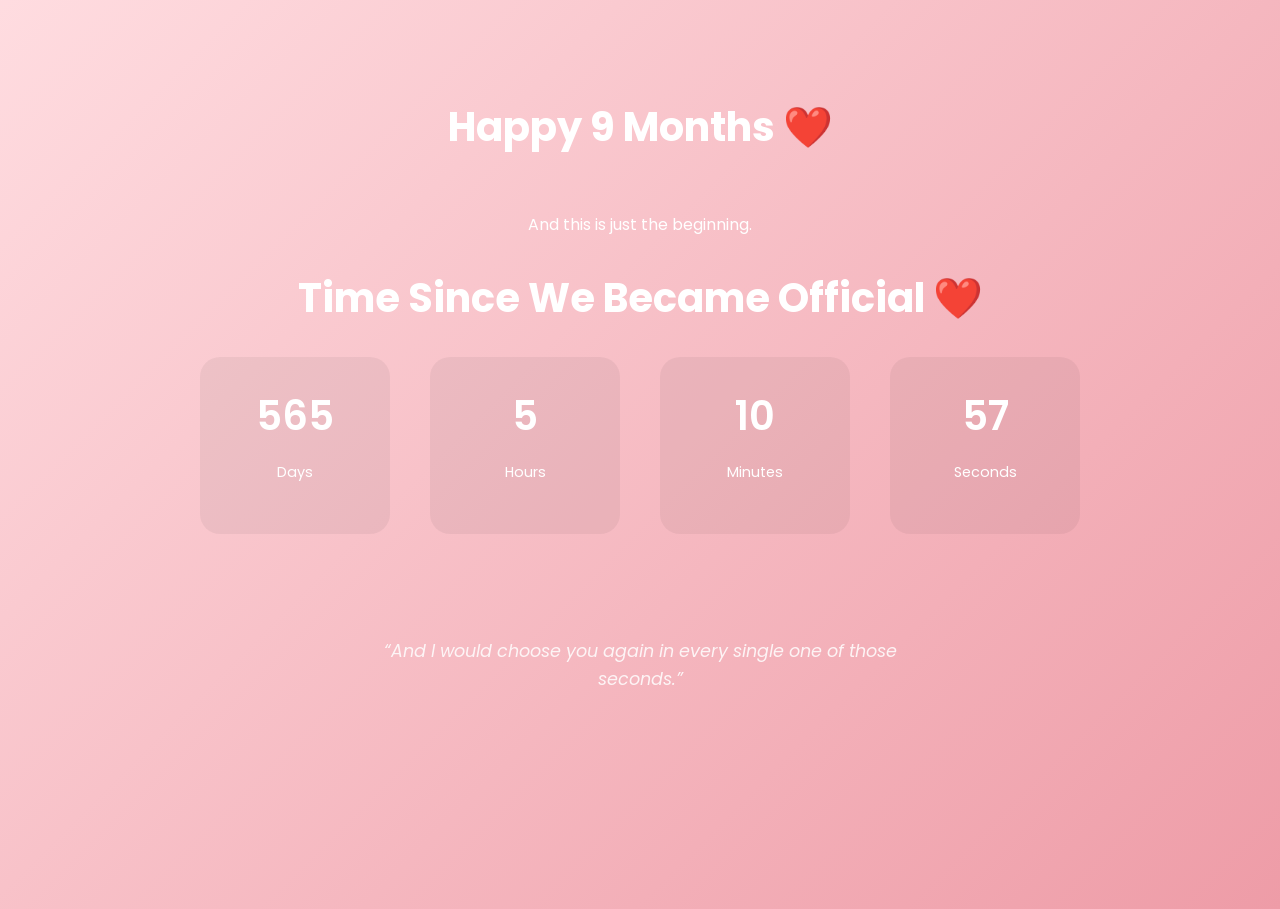
==== commit 2436416b: "Update index.html" ====
--- a/index.html
+++ b/index.html
@@ -8,6 +8,10 @@
     <link href="https://fonts.googleapis.com/css2?family=Poppins:wght@400;600&display=swap" rel="stylesheet">
 </head>
 <body>
+    <div class="nav">
+    <a href="index.html">Home</a>
+    <a href="notes.html">Our Notes 💌</a>
+    </div>
     <section class="hero">
         <h1>9 Months With You</h1>
         <p>And many more to come ❤️</p>
@@ -255,4 +259,4 @@
 
     <script src="script.js"></script>
 </body>
-</html>+</html>
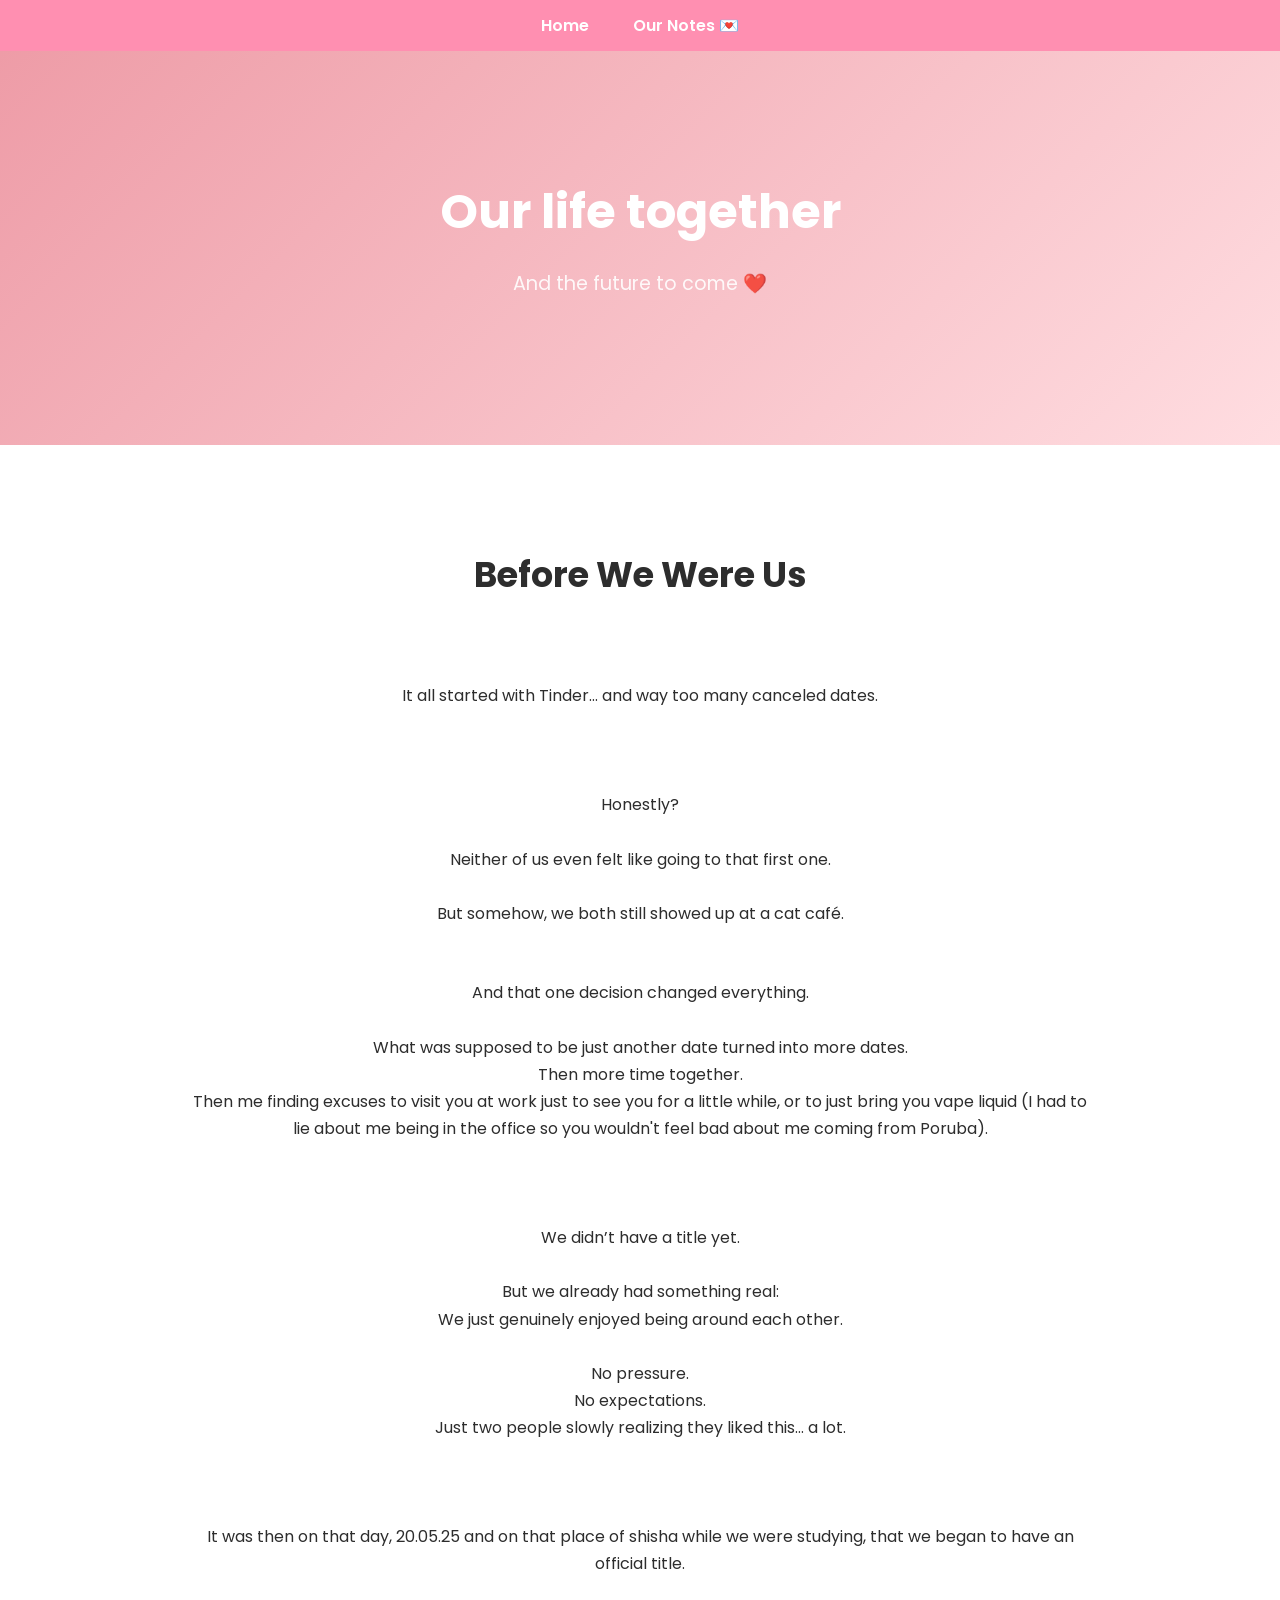
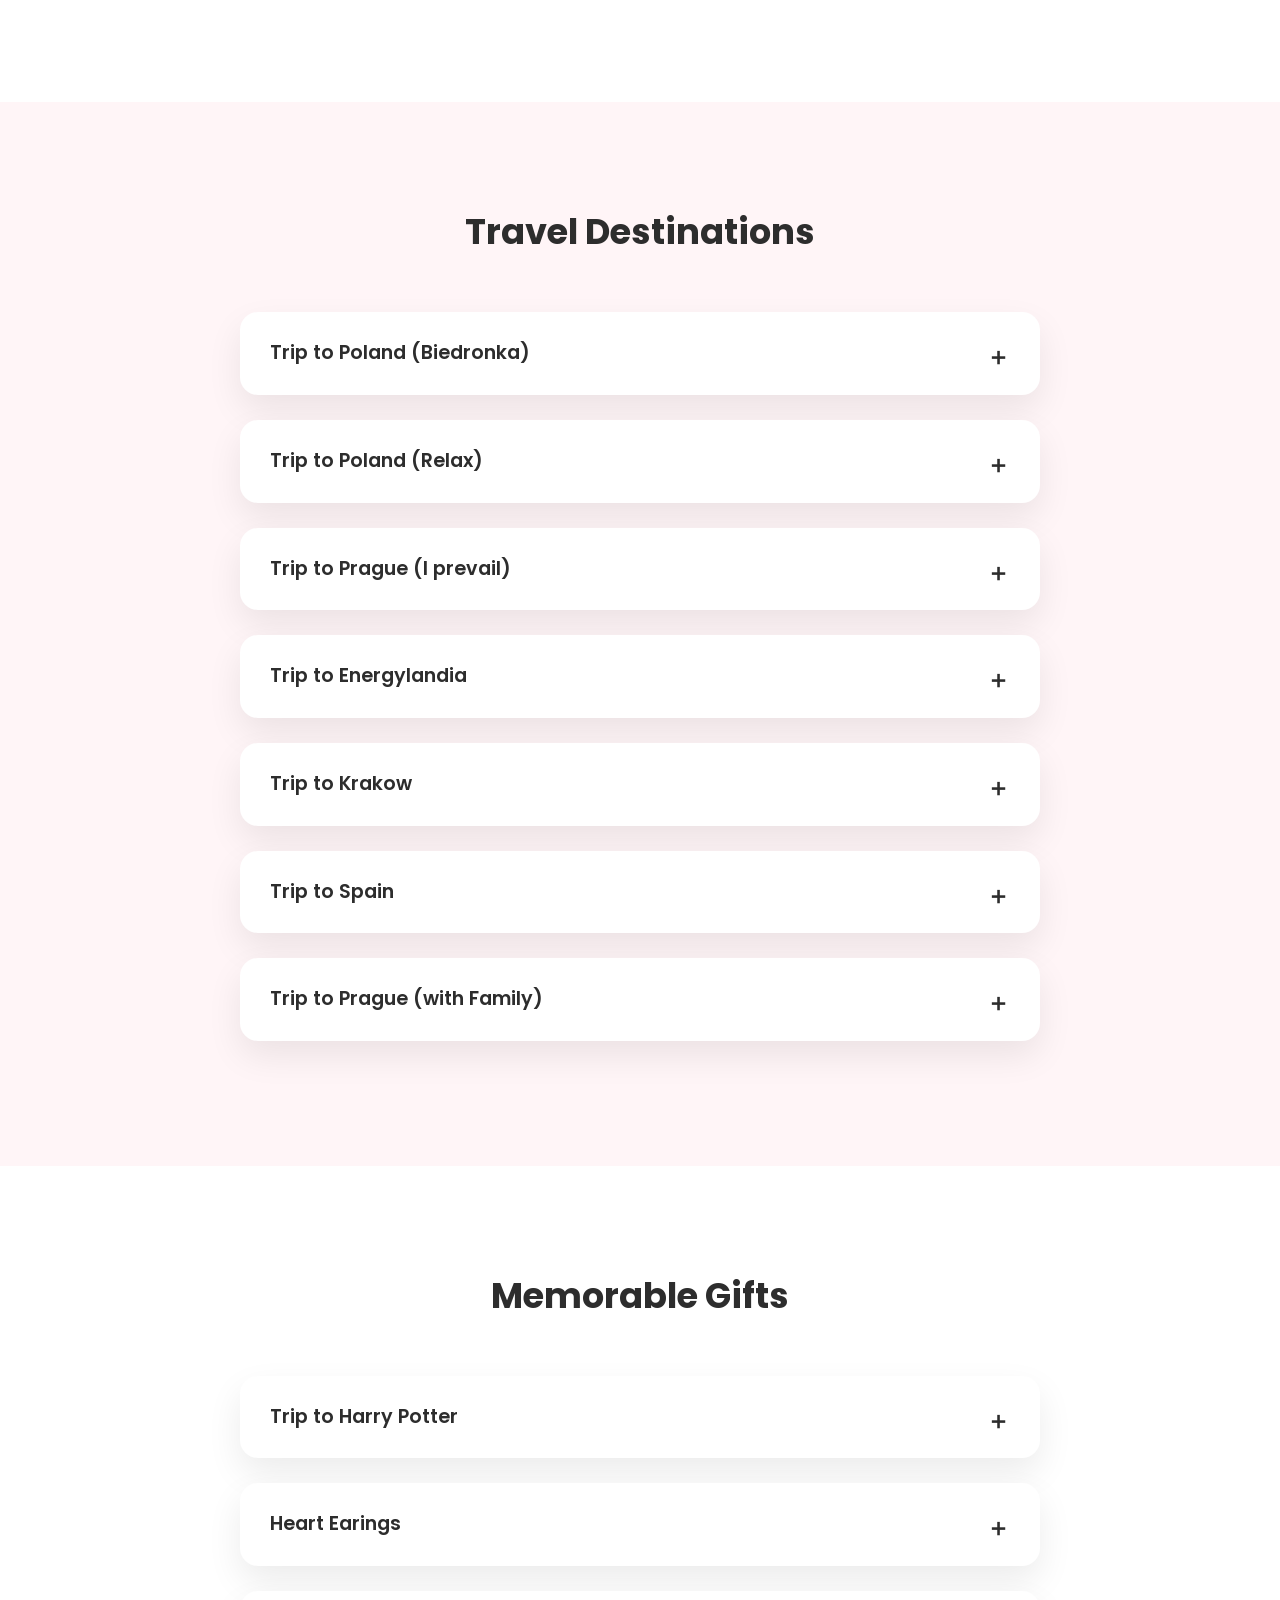
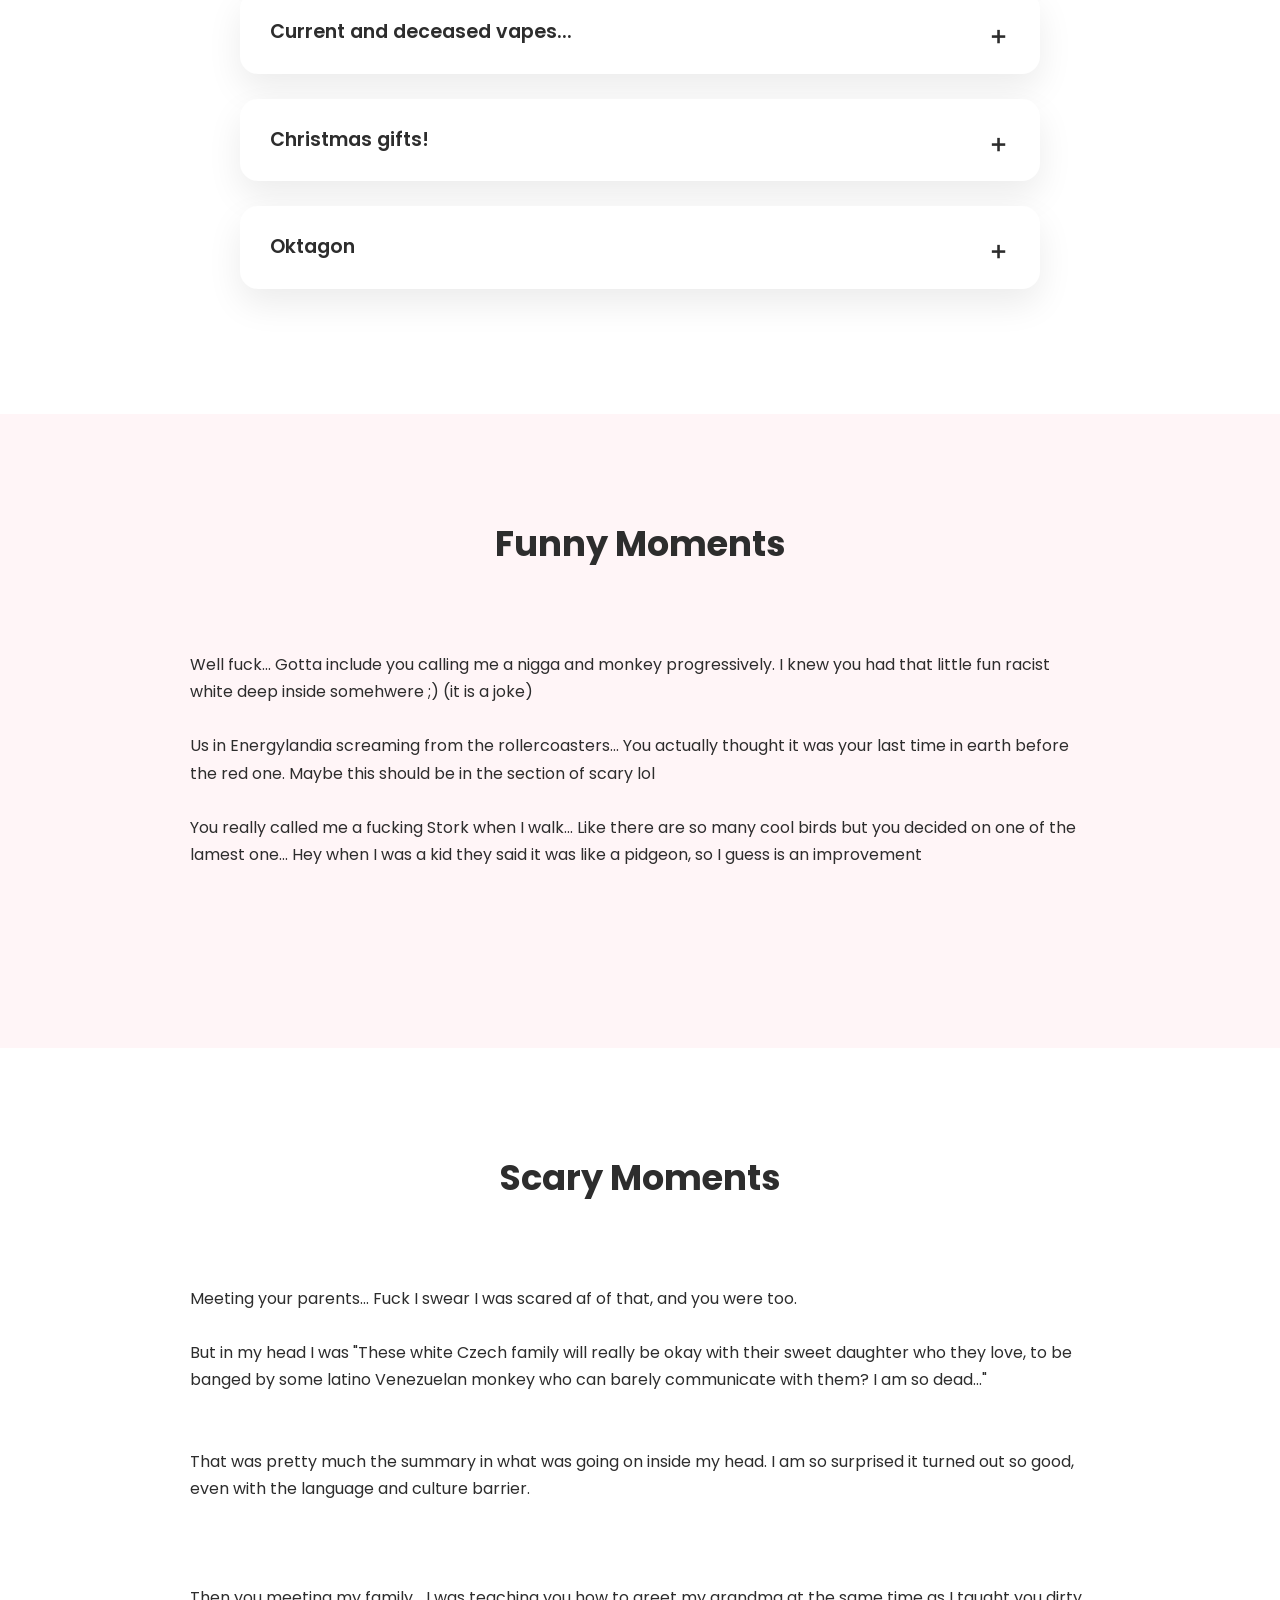
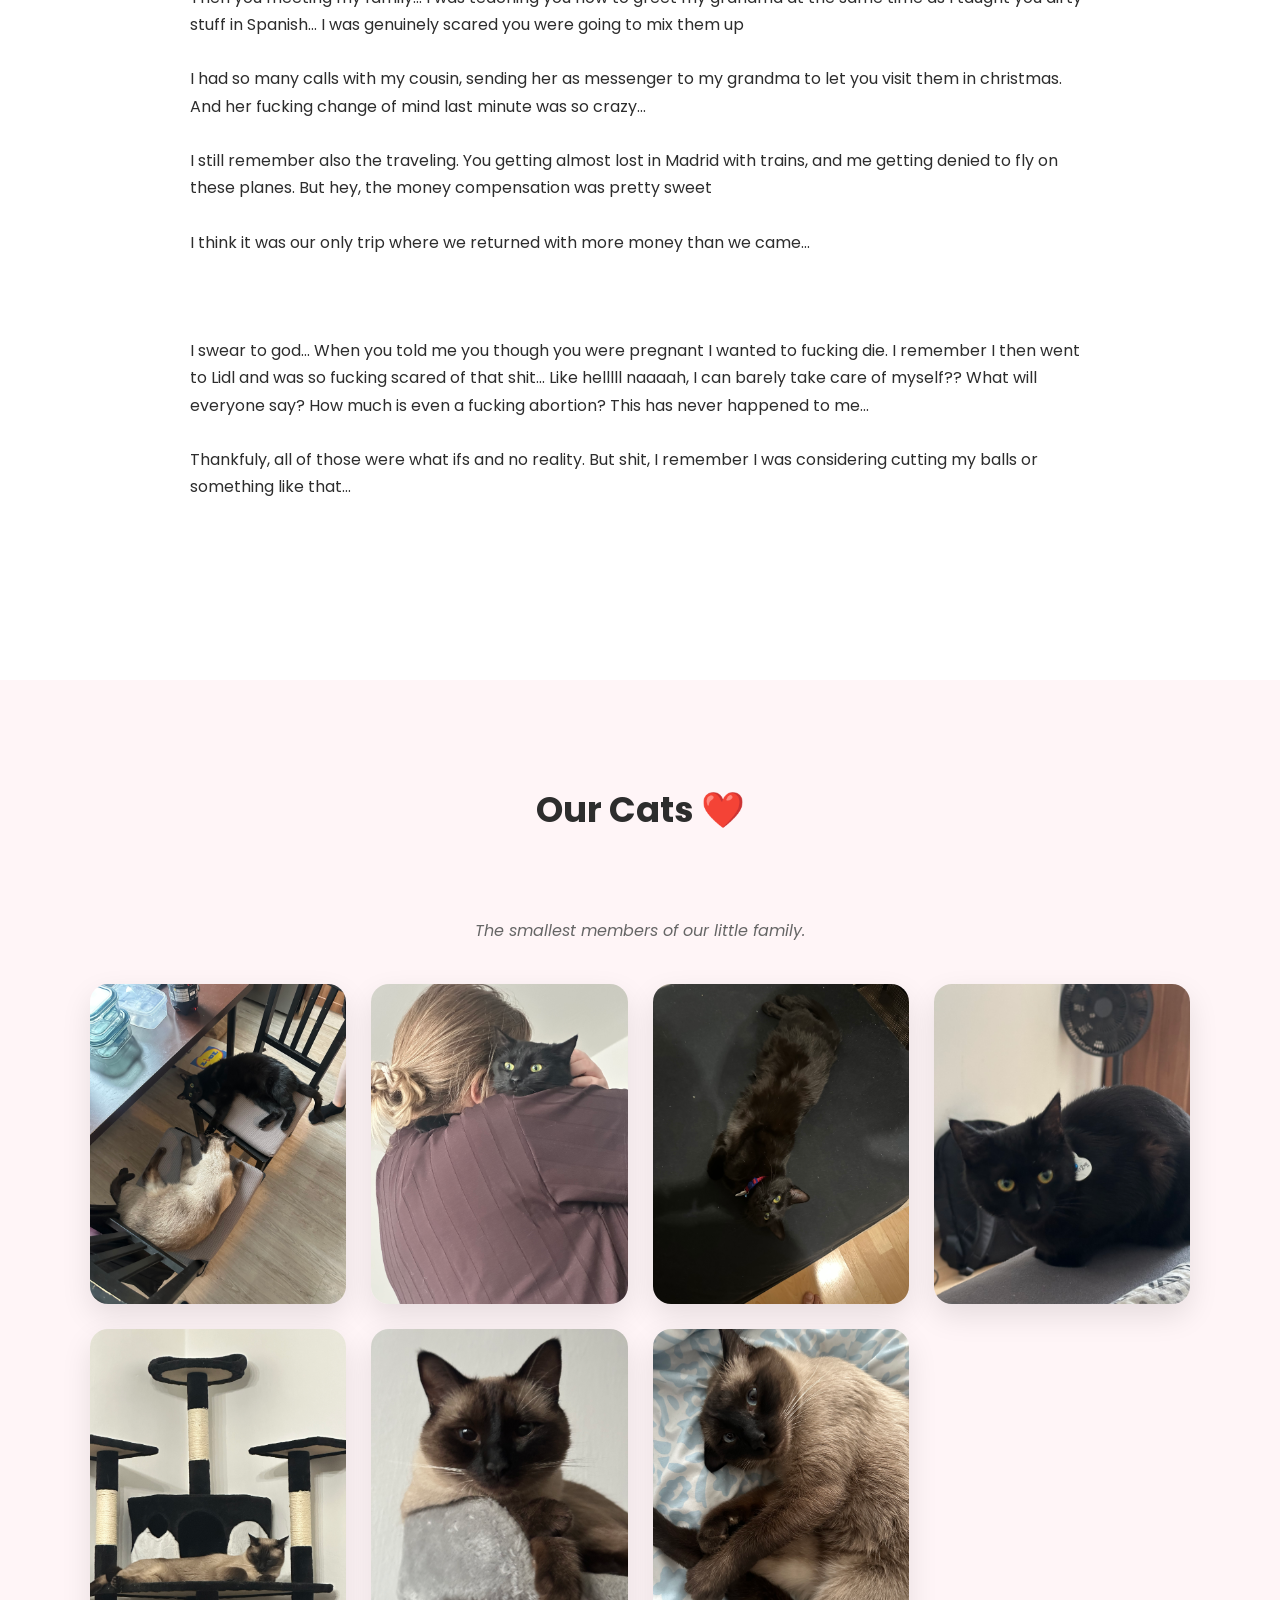
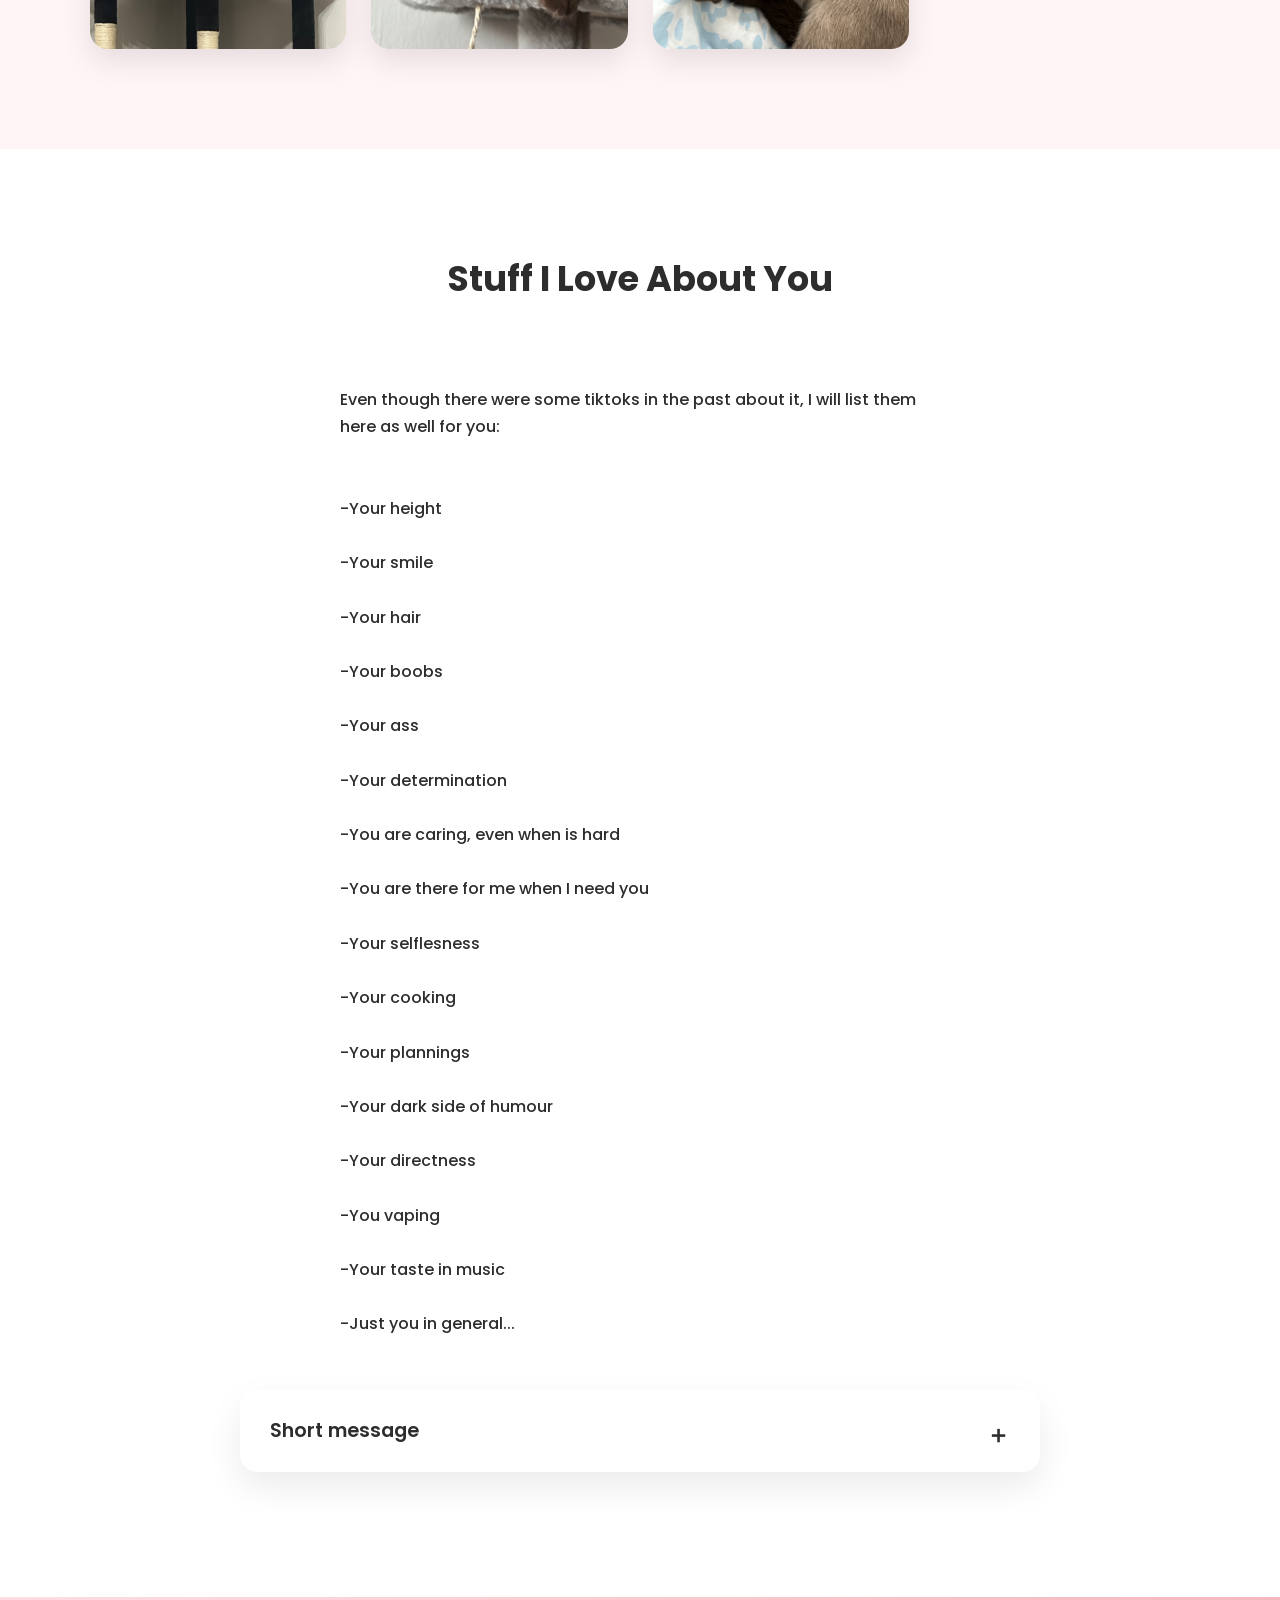
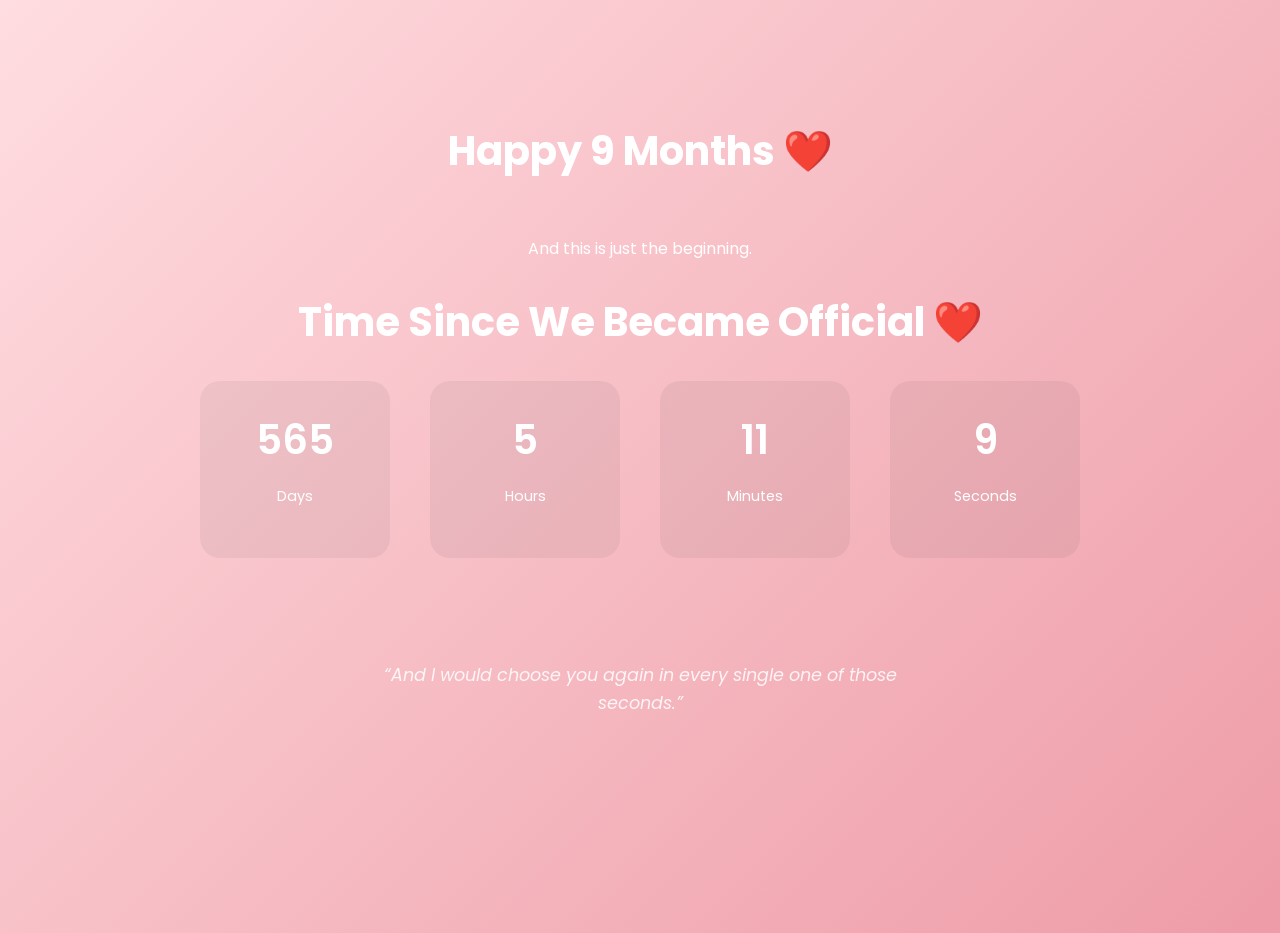
==== commit 70d5d529: "Update index.html" ====
--- a/index.html
+++ b/index.html
@@ -3,7 +3,7 @@
 <head>
     <meta charset="UTF-8">
     <meta name="viewport" content="width=device-width, initial-scale=1.0">
-    <title>9 Months With My SweetMatcha ❤️</title>
+    <title>Our life together ❤️</title>
     <link rel="stylesheet" href="style.css">
     <link href="https://fonts.googleapis.com/css2?family=Poppins:wght@400;600&display=swap" rel="stylesheet">
 </head>
@@ -13,8 +13,8 @@
     <a href="notes.html">Our Notes 💌</a>
     </div>
     <section class="hero">
-        <h1>9 Months With You</h1>
-        <p>And many more to come ❤️</p>
+        <h1>Our life together</h1>
+        <p>And the future to come ❤️</p>
     </section>
 
     <section class="before">
--- a/style.css
+++ b/style.css
@@ -1,3 +1,27 @@
+.nav {
+    position: sticky;
+    top: 0;
+    width: 100%;
+    background: #ff8fb1;
+    padding: 12px 0;
+    text-align: center;
+    z-index: 1000;
+}
+
+.nav a {
+    margin: 0 20px;
+    text-decoration: none;
+    color: white;
+    font-weight: 600;
+    font-family: 'Poppins', sans-serif;
+}
+
+.nav a:hover {
+    text-decoration: underline;
+}
+
+
+
 /* ===== GLOBAL ===== */
 
 body {
@@ -246,4 +270,4 @@
     margin-right: auto;
     line-height: 1.6;
     opacity: 0.85;
-}+}
